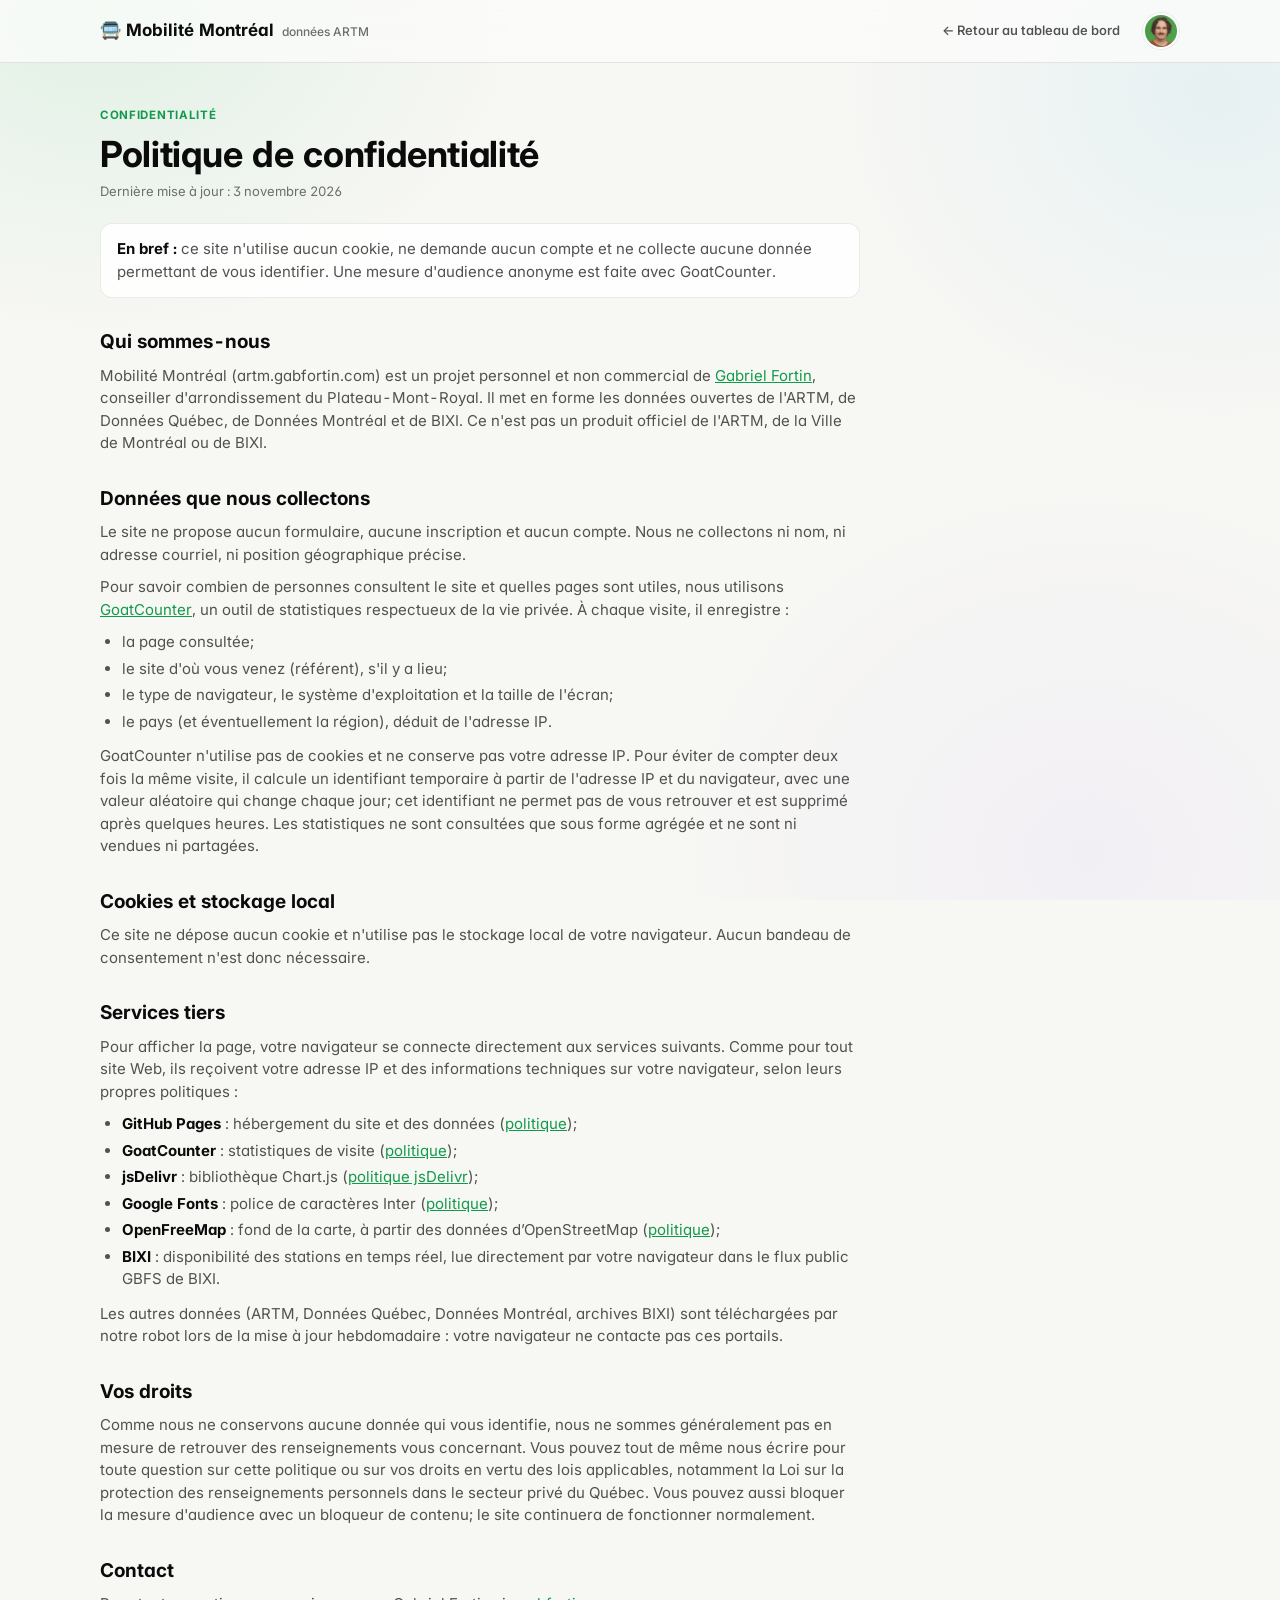
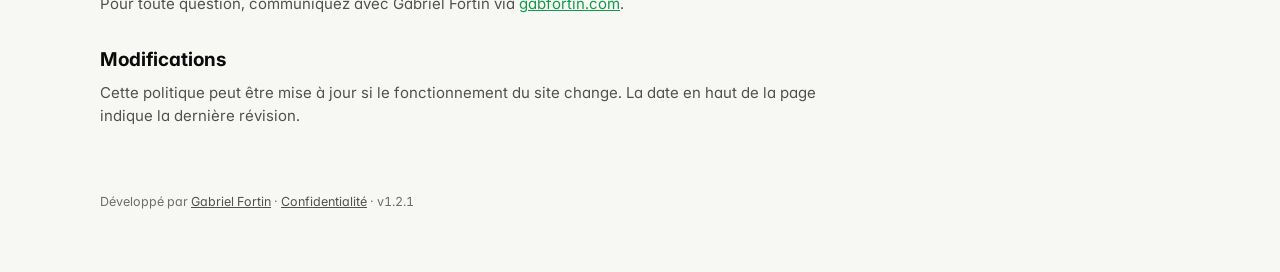
==== confidentialite.html @ 554aa032 "Fichiers communs : hybride.css, compteur.js, polices et carte vérifiés par le hook Inscrits dans .co" ====
<!doctype html>
<html lang="fr">
<head>
<meta charset="utf-8" />
<meta name="viewport" content="width=device-width, initial-scale=1" />
<title>Politique de confidentialité — Mobilité Montréal</title>
<meta name="description" content="Politique de confidentialité de Mobilité Montréal (artm.gabfortin.com) : aucun cookie, aucun compte, mesure d'audience anonyme." />
<link rel="canonical" href="https://artm.gabfortin.com/confidentialite.html" />
<meta name="author" content="Gabriel Fortin" />
<link rel="icon" href="data:image/svg+xml,<svg xmlns=%22http://www.w3.org/2000/svg%22 viewBox=%220 0 100 100%22><text y=%22.9em%22 font-size=%2290%22>🚍</text></svg>" />
<link rel="stylesheet" href="css/style.css?v=1.2.1" />
<link rel="stylesheet" href="css/hybride.css?v=1.2.1" />
<style>
  .privacy { padding: 44px 0 20px; max-width: 760px; }
  .privacy h1 { font-size: clamp(26px, 4vw, 36px); line-height: 1.15; margin: 0 0 6px; letter-spacing: -0.01em; }
  .privacy .updated { color: var(--text-muted); font-size: 13px; margin: 0 0 22px; }
  .privacy h2 { font-size: 19px; margin: 30px 0 8px; }
  .privacy p, .privacy li { font-size: 15px; color: var(--text-secondary); }
  .privacy p { margin: 0 0 10px; }
  .privacy ul { margin: 6px 0 12px; padding-left: 22px; }
  .privacy li + li { margin-top: 4px; }
  .privacy strong { color: var(--text-primary); }
  .privacy .callout { font-size: 15px; margin-bottom: 8px; }
  .privacy .eyebrow { color: var(--accent-strong, var(--series-tc)); font-size: 11.5px; }
</style>
<script>window.goatcounter = {path: function(p) { return location.host + p }}</script>
<script data-goatcounter="https://gabfortin.goatcounter.com/count" async src="//gc.zgo.at/count.js"></script>
</head>
<body>
<a class="skip-link" href="#principal">Aller au contenu principal</a>

<header class="site-header">
  <div class="wrap">
    <a class="brand" href="./">🚍 Mobilité Montréal <small>données ARTM</small></a>
    <nav class="main-nav" aria-label="Navigation principale">
      <a href="./">← Retour au tableau de bord</a>
    </nav>
    <a class="topbar-profile" href="https://gabfortin.com" target="_blank" rel="noopener" title="gabfortin.com">
      <span class="topbar-profile-name">gabfortin.com</span>
      <img src="img/gabriel-fortin.jpg" alt="Gabriel Fortin" width="32" height="32">
    </a>
  </div>
</header>

<main id="principal">
  <div class="wrap">
    <article class="privacy">
      <p class="eyebrow">Confidentialité</p>
      <h1>Politique de confidentialité</h1>
      <p class="updated">Dernière mise à jour : 3 novembre 2026</p>

      <p class="callout"><strong>En bref :</strong> ce site n'utilise aucun cookie, ne demande aucun compte et ne collecte aucune donnée permettant de vous identifier. Une mesure d'audience anonyme est faite avec GoatCounter.</p>

      <h2>Qui sommes-nous</h2>
      <p>Mobilité Montréal (artm.gabfortin.com) est un projet personnel et non commercial de <a href="https://gabfortin.com" target="_blank" rel="noopener">Gabriel Fortin</a>, conseiller d'arrondissement du Plateau-Mont-Royal. Il met en forme les données ouvertes de l'ARTM, de Données Québec, de Données Montréal et de BIXI. Ce n'est pas un produit officiel de l'ARTM, de la Ville de Montréal ou de BIXI.</p>

      <h2>Données que nous collectons</h2>
      <p>Le site ne propose aucun formulaire, aucune inscription et aucun compte. Nous ne collectons ni nom, ni adresse courriel, ni position géographique précise.</p>
      <p>Pour savoir combien de personnes consultent le site et quelles pages sont utiles, nous utilisons <a href="https://www.goatcounter.com" target="_blank" rel="noopener">GoatCounter</a>, un outil de statistiques respectueux de la vie privée. À chaque visite, il enregistre :</p>
      <ul>
        <li>la page consultée;</li>
        <li>le site d'où vous venez (référent), s'il y a lieu;</li>
        <li>le type de navigateur, le système d'exploitation et la taille de l'écran;</li>
        <li>le pays (et éventuellement la région), déduit de l'adresse IP.</li>
      </ul>
      <p>GoatCounter n'utilise pas de cookies et ne conserve pas votre adresse IP. Pour éviter de compter deux fois la même visite, il calcule un identifiant temporaire à partir de l'adresse IP et du navigateur, avec une valeur aléatoire qui change chaque jour; cet identifiant ne permet pas de vous retrouver et est supprimé après quelques heures. Les statistiques ne sont consultées que sous forme agrégée et ne sont ni vendues ni partagées.</p>

      <h2>Cookies et stockage local</h2>
      <p>Ce site ne dépose aucun cookie et n'utilise pas le stockage local de votre navigateur. Aucun bandeau de consentement n'est donc nécessaire.</p>

      <h2>Services tiers</h2>
      <p>Pour afficher la page, votre navigateur se connecte directement aux services suivants. Comme pour tout site Web, ils reçoivent votre adresse IP et des informations techniques sur votre navigateur, selon leurs propres politiques :</p>
      <ul>
        <li><strong>GitHub Pages</strong> : hébergement du site et des données (<a href="https://docs.github.com/fr/site-policy/privacy-policies/github-general-privacy-statement" target="_blank" rel="noopener">politique</a>);</li>
        <li><strong>GoatCounter</strong> : statistiques de visite (<a href="https://www.goatcounter.com/help/privacy" target="_blank" rel="noopener">politique</a>);</li>
        <li><strong>jsDelivr</strong> : bibliothèque Chart.js (<a href="https://www.jsdelivr.com/terms/privacy-policy-jsdelivr-net" target="_blank" rel="noopener">politique jsDelivr</a>);</li>
        <li><strong>Google Fonts</strong> : police de caractères Inter (<a href="https://policies.google.com/privacy?hl=fr" target="_blank" rel="noopener">politique</a>);</li>
        <li><strong>OpenFreeMap</strong> : fond de la carte, à partir des données d’OpenStreetMap (<a href="https://openfreemap.org/privacy/" target="_blank" rel="noopener">politique</a>);</li>
        <li><strong>BIXI</strong> : disponibilité des stations en temps réel, lue directement par votre navigateur dans le flux public GBFS de BIXI.</li>
      </ul>
      <p>Les autres données (ARTM, Données Québec, Données Montréal, archives BIXI) sont téléchargées par notre robot lors de la mise à jour hebdomadaire : votre navigateur ne contacte pas ces portails.</p>

      <h2>Vos droits</h2>
      <p>Comme nous ne conservons aucune donnée qui vous identifie, nous ne sommes généralement pas en mesure de retrouver des renseignements vous concernant. Vous pouvez tout de même nous écrire pour toute question sur cette politique ou sur vos droits en vertu des lois applicables, notamment la Loi sur la protection des renseignements personnels dans le secteur privé du Québec. Vous pouvez aussi bloquer la mesure d'audience avec un bloqueur de contenu; le site continuera de fonctionner normalement.</p>

      <h2>Contact</h2>
      <p>Pour toute question, communiquez avec Gabriel Fortin via <a href="https://gabfortin.com" target="_blank" rel="noopener">gabfortin.com</a>.</p>

      <h2>Modifications</h2>
      <p>Cette politique peut être mise à jour si le fonctionnement du site change. La date en haut de la page indique la dernière révision.</p>
    </article>
  </div>
</main>

<footer class="site-footer">
  <div class="wrap">
    <p>Développé par <a href="https://gabfortin.com" target="_blank" rel="noopener">Gabriel Fortin</a> · <a href="confidentialite.html" aria-current="page">Confidentialité</a> · v<span data-version>1.2.1</span></p>
  </div>
</footer>
</body>
</html>
---- css/style.css ----
/* ===========================================================================
   Portail mobilité ARTM — feuille de style
   Palette catégorielle fixe (TC=bleu, Auto=orange, Actif=sarcelle, Scolaire=jaune)
   =========================================================================== */

:root {
  color-scheme: light;
  --surface-1: #fcfcfb;
  --page-plane: #f9f9f7;
  --surface-2: #f2f1ed;
  --text-primary: #0b0b0b;
  --text-secondary: #52514e;
  --text-muted: #898781;
  --gridline: #e1e0d9;
  --baseline: #c3c2b7;
  --border: rgba(11, 11, 11, 0.10);
  --border-strong: rgba(11, 11, 11, 0.16);

  --series-tc: #2a78d6;      /* transport collectif — bleu (slot 1) */
  --series-auto: #eb6834;    /* auto — orange (slot 2) */
  --series-actif: #1baf7a;   /* actif — sarcelle (slot 3) */
  --series-scolaire: #eda100;/* scolaire — jaune (slot 4) */
  --series-autre: #898781;   /* autre — gris neutre */
  --series-5: #e87ba4;
  --series-6: #008300;
  --series-7: #6250d6;
  --series-8: #e34948;

  /* couleurs d'identité des lignes de métro STM */
  --line-verte: #008e4f;
  --line-orange: #f08123;
  --line-jaune: #e0c200;
  --line-bleue: #0083ca;

  --status-good: #0ca30c;
  --status-warning: #fab219;
  --status-serious: #ec835a;
  --status-critical: #d03b3b;

  --radius-sm: 6px;
  --radius-md: 10px;
  --radius-lg: 16px;
  --shadow-card: 0 1px 2px rgba(11,11,11,0.04), 0 1px 10px rgba(11,11,11,0.05);
}

@media (prefers-color-scheme: dark) {
  :root:not(.print-light):where(:not([data-theme="light"])) {
    color-scheme: dark;
    --surface-1: #1a1a19;
    --page-plane: #0d0d0d;
    --surface-2: #232321;
    --text-primary: #f0efec;
    --text-secondary: #c3c2b7;
    --text-muted: #898781;
    --gridline: #2c2c2a;
    --baseline: #383835;
    --border: rgba(255,255,255,0.10);
    --border-strong: rgba(255,255,255,0.16);

    --series-tc: #3987e5;
    --series-auto: #d95926;
    --series-actif: #199e70;
    --series-scolaire: #c98500;
    --series-autre: #a9a8a1;
    --series-5: #d55181;
    --series-6: #008300;
    --series-7: #9085e9;
    --series-8: #e66767;
  }
}
/* Thème sombre forcé (futur bouton de thème : <html data-theme="dark">), mêmes règles que ci-dessus. */
  :root:not(.print-light):where([data-theme="dark"]) {
    color-scheme: dark;
    --surface-1: #1a1a19;
    --page-plane: #0d0d0d;
    --surface-2: #232321;
    --text-primary: #f0efec;
    --text-secondary: #c3c2b7;
    --text-muted: #898781;
    --gridline: #2c2c2a;
    --baseline: #383835;
    --border: rgba(255,255,255,0.10);
    --border-strong: rgba(255,255,255,0.16);

    --series-tc: #3987e5;
    --series-auto: #d95926;
    --series-actif: #199e70;
    --series-scolaire: #c98500;
    --series-autre: #a9a8a1;
    --series-5: #d55181;
    --series-6: #008300;
    --series-7: #9085e9;
    --series-8: #e66767;
  }


* { box-sizing: border-box; }
html { scroll-behavior: smooth; }
body {
  margin: 0;
  font-family: system-ui, -apple-system, "Segoe UI", sans-serif;
  background: var(--page-plane);
  color: var(--text-primary);
  line-height: 1.5;
  -webkit-font-smoothing: antialiased;
}

a { color: var(--series-tc); }
a:hover { text-decoration: none; }

.wrap {
  max-width: 1120px;
  margin: 0 auto;
  padding: 0 20px;
}

/* ---------- Header / nav ---------- */
header.site-header {
  position: sticky;
  top: 0;
  z-index: 50;
  background: color-mix(in srgb, var(--surface-1) 92%, transparent);
  backdrop-filter: blur(8px);
  border-bottom: 1px solid var(--border);
}
.site-header .wrap {
  display: flex;
  align-items: center;
  justify-content: space-between;
  gap: 16px;
  padding-top: 12px;
  padding-bottom: 12px;
}
.brand {
  display: flex;
  align-items: baseline;
  gap: 8px;
  font-weight: 700;
  font-size: 17px;
  text-decoration: none;
  color: var(--text-primary);
  white-space: nowrap;
}
.brand small {
  font-weight: 500;
  font-size: 12px;
  color: var(--text-muted);
}
nav.main-nav {
  display: flex;
  gap: 4px;
  flex-wrap: wrap;
  justify-content: flex-end;
}
nav.main-nav a {
  color: var(--text-secondary);
  text-decoration: none;
  font-size: 13.5px;
  font-weight: 600;
  padding: 7px 10px;
  border-radius: var(--radius-sm);
  white-space: nowrap;
}
nav.main-nav a:hover { background: var(--surface-2); color: var(--text-primary); }

/* ---------- Hero ---------- */
.hero {
  padding: 56px 0 40px;
  border-bottom: 1px solid var(--border);
}
.hero h1 {
  font-size: clamp(28px, 4vw, 42px);
  line-height: 1.12;
  margin: 0 0 14px;
  max-width: 820px;
  letter-spacing: -0.01em;
}
.hero .lede {
  font-size: 17px;
  color: var(--text-secondary);
  max-width: 700px;
  margin: 0 0 28px;
}
.hero .lede strong { color: var(--text-primary); }
.hero .byline {
  font-size: 14px;
  color: var(--text-muted);
  margin: -14px 0 24px;
}
.hero .byline a { color: var(--text-secondary); font-weight: 600; }

.kpi-grid {
  display: grid;
  grid-template-columns: repeat(auto-fit, minmax(190px, 1fr));
  gap: 12px;
  margin-top: 8px;
}
.kpi-card {
  background: var(--surface-1);
  border: 1px solid var(--border);
  border-radius: var(--radius-md);
  padding: 16px 18px;
  box-shadow: var(--shadow-card);
}
.kpi-card .kpi-value, .card > .kpi-value {
  font-size: 26px;
  font-weight: 700;
  font-variant-numeric: tabular-nums;
  letter-spacing: -0.01em;
  display: flex;
  align-items: baseline;
  gap: 6px;
}
.kpi-card .kpi-delta { font-size: 13px; font-weight: 600; }
.kpi-card .kpi-delta.up { color: var(--status-good); }
.kpi-card .kpi-delta.down { color: var(--status-critical); }
.kpi-card .kpi-label, .card > .kpi-label {
  margin-top: 4px;
  font-size: 12.5px;
  color: var(--text-muted);
  line-height: 1.3;
}

/* ---------- Sections ---------- */
section.panel {
  padding: 52px 0;
  border-bottom: 1px solid var(--border);
}
section.panel:last-of-type { border-bottom: none; }
.section-head {
  display: flex;
  justify-content: space-between;
  align-items: flex-end;
  gap: 24px;
  flex-wrap: wrap;
  margin-bottom: 22px;
}
.section-head h2 {
  font-size: 23px;
  margin: 0 0 6px;
  letter-spacing: -0.005em;
}
.section-head .section-intro {
  color: var(--text-secondary);
  max-width: 680px;
  font-size: 15px;
  margin: 0;
}
.eyebrow {
  text-transform: uppercase;
  letter-spacing: 0.06em;
  font-size: 11.5px;
  font-weight: 700;
  color: var(--series-tc);
  margin: 0 0 6px;
}

.source-tag {
  font-size: 12px;
  color: var(--text-muted);
}
.source-tag a { color: var(--text-muted); text-decoration: underline; }

/* ---------- Cards / chart containers ---------- */
.card {
  background: var(--surface-1);
  border: 1px solid var(--border);
  border-radius: var(--radius-lg);
  padding: 20px 22px 16px;
  box-shadow: var(--shadow-card);
}
.card + .card { margin-top: 18px; }
.card h3 {
  font-size: 15.5px;
  margin: 0 0 2px;
}
.card .chart-caption {
  font-size: 12.5px;
  color: var(--text-muted);
  margin: 0 0 14px;
}
.chart-box { position: relative; width: 100%; }
.chart-box.h-280 { height: 280px; }
.chart-box.h-320 { height: 320px; }
.chart-box.h-360 { height: 360px; }
.chart-box.h-boroughs { height: 560px; }

.grid-2 > *, .grid-3 > * { min-width: 0; }
.grid-2 > .card + .card, .grid-3 > .card + .card { margin-top: 0; }

.grid-2 {
  display: grid;
  grid-template-columns: 1.3fr 1fr;
  gap: 18px;
}
@media (max-width: 860px) {
  .grid-2 { grid-template-columns: 1fr; }
}
.grid-3 {
  display: grid;
  grid-template-columns: repeat(3, 1fr);
  gap: 14px;
}
@media (max-width: 760px) {
  .grid-3 { grid-template-columns: 1fr; }
}

.legend-row {
  display: flex;
  flex-wrap: wrap;
  gap: 14px;
  margin: 10px 0 0;
  font-size: 12.5px;
  color: var(--text-secondary);
}
.legend-row .dot {
  display: inline-block;
  width: 9px; height: 9px;
  border-radius: 2px;
  margin-right: 5px;
  vertical-align: middle;
}

.table-toggle {
  background: none;
  border: 1px solid var(--border-strong);
  color: var(--text-secondary);
  font-size: 12px;
  border-radius: var(--radius-sm);
  padding: 5px 9px;
  cursor: pointer;
  font-family: inherit;
}

.central-toggle {
  display: inline-flex;
  align-items: center;
  gap: 7px;
  font-size: 12.5px;
  color: var(--text-secondary);
  cursor: pointer;
  margin-bottom: 12px;
  user-select: none;
}
.central-toggle input { accent-color: var(--series-actif); cursor: pointer; }
.data-table-wrap { display: none; margin-top: 14px; overflow-x: auto; }
.data-table-wrap.open { display: block; }
table.data-table {
  width: 100%;
  border-collapse: collapse;
  font-size: 12.5px;
  font-variant-numeric: tabular-nums;
}
table.data-table th, table.data-table td {
  text-align: right;
  padding: 6px 10px;
  border-bottom: 1px solid var(--gridline);
  white-space: nowrap;
}
table.data-table th:first-child, table.data-table td:first-child { text-align: left; }
table.data-table thead th {
  color: var(--text-muted);
  font-weight: 600;
  font-size: 11.5px;
  text-transform: uppercase;
  letter-spacing: 0.03em;
}

/* ---------- Stat strip ---------- */
.stat-strip {
  display: grid;
  grid-template-columns: repeat(auto-fit, minmax(150px, 1fr));
  gap: 14px;
}
.stat-strip .stat {
  border-left: 3px solid var(--series-tc);
  padding: 2px 0 2px 12px;
}
.stat .stat-value { font-size: 22px; font-weight: 700; font-variant-numeric: tabular-nums; }
.stat .stat-label { font-size: 12px; color: var(--text-muted); margin-top: 2px; }

/* ---------- Progress bar (REV) ---------- */
.progress-track {
  background: var(--surface-2);
  border-radius: 999px;
  height: 14px;
  overflow: hidden;
  border: 1px solid var(--border);
}
.progress-fill {
  height: 100%;
  background: var(--series-actif);
  border-radius: 999px 0 0 999px;
}

/* ---------- Map ---------- */
.map-box {
  height: 440px;
  border-radius: var(--radius-md);
  overflow: hidden;
  border: 1px solid var(--border);
}
.map-legend {
  display: flex;
  flex-wrap: wrap;
  gap: 10px 16px;
  font-size: 12px;
  color: var(--text-secondary);
  margin-top: 10px;
}

/* ---------- Callout ---------- */
.callout {
  border: 1px solid var(--border);
  background: var(--surface-2);
  border-radius: var(--radius-md);
  padding: 14px 16px;
  font-size: 13.5px;
  color: var(--text-secondary);
}
.callout strong { color: var(--text-primary); }
.callout.gap {
  border-left: 3px solid var(--status-warning);
}

/* ---------- Methodology ---------- */
.source-list {
  font-size: 13.5px;
  color: var(--text-secondary);
}
.source-list .src-item {
  padding: 10px 0;
  border-bottom: 1px solid var(--gridline);
  display: flex;
  justify-content: space-between;
  gap: 14px;
  flex-wrap: wrap;
}
.source-list .src-item:last-child { border-bottom: none; }
.src-item .src-name { font-weight: 600; color: var(--text-primary); }
.src-item .src-meta { color: var(--text-muted); font-size: 12px; }

/* ---------- Footer ---------- */
footer.site-footer {
  padding: 36px 0 60px;
  color: var(--text-muted);
  font-size: 12.5px;
}
footer.site-footer a { color: var(--text-muted); }

/* ---------- Misc ---------- */
.pill {
  display: inline-block;
  font-size: 11px;
  font-weight: 700;
  padding: 2px 8px;
  border-radius: 999px;
  background: var(--surface-2);
  color: var(--text-secondary);
}
.pill.live {
  background: color-mix(in srgb, var(--status-good) 16%, transparent);
  color: var(--status-good);
}
.pill.live .dotpulse {
  display: inline-block;
  width: 6px; height: 6px;
  border-radius: 50%;
  background: var(--status-good);
  margin-right: 5px;
}

.skip-link {
  position: absolute;
  left: -9999px;
  top: 0;
  background: var(--surface-1);
  color: var(--text-primary);
  padding: 10px 14px;
  z-index: 100;
}
.skip-link:focus { left: 10px; top: 10px; }

code.inline {
  font-family: ui-monospace, SFMono-Regular, Menlo, monospace;
  background: var(--surface-2);
  padding: 1px 5px;
  border-radius: 4px;
  font-size: 0.92em;
  overflow-wrap: anywhere;
}

/* ---------- Mobile ---------- */
@media (max-width: 760px) {
  /* La nav passe sous la marque, sur une seule ligne défilable. */
  .site-header .wrap {
    flex-wrap: wrap;
    row-gap: 6px;
    padding-top: 10px;
    padding-bottom: 6px;
  }
  .brand { font-size: 16px; }
  nav.main-nav {
    order: 3;
    flex-wrap: nowrap;
    justify-content: flex-start;
    overflow-x: auto;
    scrollbar-width: none;
    margin: 0 -16px;
    padding: 0 12px;
    width: calc(100% + 32px);
    -webkit-mask-image: linear-gradient(to right, #000 85%, transparent);
            mask-image: linear-gradient(to right, #000 85%, transparent);
  }
  nav.main-nav::-webkit-scrollbar { display: none; }
  nav.main-nav a { padding: 6px 9px; font-size: 13px; }
  html { scroll-padding-top: 96px; }
}

@media (max-width: 600px) {
  .wrap { padding: 0 16px; }
  .brand small { display: none; }

  .hero { padding: 32px 0 28px; }
  .hero .lede { font-size: 15.5px; margin-bottom: 20px; }
  .kpi-card { padding: 14px 16px; }
  .kpi-card .kpi-value { font-size: 23px; flex-wrap: wrap; }

  section.panel { padding: 36px 0; }
  .section-head { gap: 10px; margin-bottom: 16px; }
  .section-head h2 { font-size: 20px; }
  .section-head .section-intro { font-size: 14.5px; }

  .card { padding: 16px 14px 14px; border-radius: var(--radius-md); }
  .card h3 { font-size: 15px; }
  .stat .stat-value { font-size: 20px; }

  .chart-box.h-320, .chart-box.h-360 { height: 300px; }
  .chart-box.h-boroughs { height: 720px; }
  .chart-box.h-tall-mobile { height: 520px; }
  .map-box { height: 360px; }

  .central-toggle { align-items: flex-start; }
  .central-toggle input { margin-top: 3px; }
  .callout { padding: 12px 13px; font-size: 13px; }
}
---- css/hybride.css ----
/* ═══════════════════════════════════════════════════════════════════════════
   Style « dashboard détaillé » (hybride) — référence pour les portails de
   données denses (voir ~/Developer/DESIGN-PAGES.md, style D).

   Entre l'ancien style sobre d'artm-data et le style verre de
   compteurvelo.com :
   - garde : fond neutre chaud, barre du haut pleine largeur, cartes presque
     opaques, chiffres en noir, rayons modérés, aucune animation ;
   - prend du verre : police Inter, accent vert, pastilles de titre, trait
     vert sous le titre, barre verte sur les KPI, léger verre dépoli, fond
     coloré très discret et immobile, boutons pilules.

   Chargé APRÈS style.css (qui porte la mise en page et les couleurs de
   séries). --surface-1 reste OPAQUE : fond des infobulles des graphiques.
   Mode sombre : suit l'appareil uniquement (pas de bouton de thème).
   ═══════════════════════════════════════════════════════════════════════════ */
/* ── Style D « dashboard détaillé » : bloc commun (outils/communs/hybride.css) ──
   Identique dans artm-data, dechets-montreal, outils-cabinet et panneau-admin,
   vérifié par le hook (outils/verifier_communs.py). Ne pas le modifier ici :
   changer le modèle, puis le recopier dans chaque site. Les règles propres à
   un site vont juste APRÈS ce bloc (elles l'emportent à spécificité égale). */
@import url("https://fonts.googleapis.com/css2?family=Inter:wght@400;500;600;700;800&display=swap");

:root {
  --accent:        #1DB860;
  --accent-strong: #129a4c;
  --accent-soft:   rgba(29,184,96,.12);

  --card-bg:     rgba(255,255,255,.84);
  --card-border: rgba(11,11,11,.08);
  --card-blur:   saturate(160%) blur(10px);
  --card-inner:  inset 0 1px 0 rgba(255,255,255,.9);
  --header-bg:   rgba(252,252,251,.8);
  --control-bg:  rgba(255,255,255,.7);

  --page:   #f7f7f4;
  --mesh-1: rgba(29,184,96,.10);
  --mesh-2: rgba(41,171,226,.08);
  --mesh-3: rgba(139,92,246,.05);

  --surface-1: #fcfcfb;                /* opaque : infobulles */
  --surface-2: rgba(242,241,237,.8);
  --page-plane: transparent;
  --text-muted: #6f6e69;               /* un peu plus foncé que l'ancien, pour le contraste */
  --radius-lg: 16px;
  --radius-md: 12px;
  --shadow-card: 0 1px 2px rgba(11,11,11,.04), 0 6px 20px -8px rgba(11,11,11,.10), var(--card-inner);
}

@media (prefers-color-scheme: dark) {
  :root:not(.print-light):where(:not([data-theme="light"])) {
    --accent-strong: #3ddc84;
    --accent-soft:   rgba(29,184,96,.18);
    --card-bg:     rgba(28,29,27,.82);
    --card-border: rgba(255,255,255,.08);
    --card-inner:  inset 0 1px 0 rgba(255,255,255,.04);
    --header-bg:   rgba(22,22,21,.82);
    --control-bg:  rgba(255,255,255,.06);
    --page:   #0e0f0e;
    --mesh-1: rgba(29,184,96,.07);
    --mesh-2: rgba(41,171,226,.05);
    --mesh-3: rgba(139,92,246,.04);
    --surface-1: #1c1d1b;
    --surface-2: rgba(255,255,255,.05);
    --page-plane: transparent;
    --text-muted: #9a9991;
    --shadow-card: 0 1px 2px rgba(0,0,0,.3), 0 8px 24px -10px rgba(0,0,0,.5), var(--card-inner);
  }
}
/* Thème sombre forcé (futur bouton de thème : <html data-theme="dark">), mêmes règles que ci-dessus. */
  :root:not(.print-light):where([data-theme="dark"]) {
    --accent-strong: #3ddc84;
    --accent-soft:   rgba(29,184,96,.18);
    --card-bg:     rgba(28,29,27,.82);
    --card-border: rgba(255,255,255,.08);
    --card-inner:  inset 0 1px 0 rgba(255,255,255,.04);
    --header-bg:   rgba(22,22,21,.82);
    --control-bg:  rgba(255,255,255,.06);
    --page:   #0e0f0e;
    --mesh-1: rgba(29,184,96,.07);
    --mesh-2: rgba(41,171,226,.05);
    --mesh-3: rgba(139,92,246,.04);
    --surface-1: #1c1d1b;
    --surface-2: rgba(255,255,255,.05);
    --page-plane: transparent;
    --text-muted: #9a9991;
    --shadow-card: 0 1px 2px rgba(0,0,0,.3), 0 8px 24px -10px rgba(0,0,0,.5), var(--card-inner);
  }


/* ── Base : fond neutre + taches de couleur très discrètes, immobiles ───── */
html { background: var(--page); }
body {
  font-family: "Inter", -apple-system, BlinkMacSystemFont, "Segoe UI", Roboto, sans-serif;
  /* 'tnum' retiré du texte courant : dans Inter, il donne aussi une largeur
     fixe au trait d'union (« Plateau - Mont - Royal »). Chiffres tabulaires
     là où ils comptent (KPI, tableaux, graphiques) : font-variant-numeric. */
  font-feature-settings: 'cv11', 'ss01';
  background:
    radial-gradient(50vmax 40vmax at 8% 0%,   var(--mesh-1), transparent 65%),
    radial-gradient(45vmax 40vmax at 95% 10%, var(--mesh-2), transparent 65%),
    radial-gradient(50vmax 45vmax at 85% 95%, var(--mesh-3), transparent 65%),
    var(--page);
  background-attachment: fixed;
}
::selection { background: rgba(29,184,96,.22); }
a { color: var(--accent-strong); }
:focus-visible { outline: 2px solid var(--accent); outline-offset: 2px; }

/* ── Barre du haut : pleine largeur comme avant, en verre léger ──────────── */
header.site-header {
  background: var(--header-bg);
  -webkit-backdrop-filter: saturate(160%) blur(14px); backdrop-filter: saturate(160%) blur(14px);
}
nav.main-nav a { border-radius: 999px; font-weight: 550; font-size: 13px; padding: 7px 8px; }
nav.main-nav { gap: 0; }
.site-header .wrap { gap: 14px; }
@media (max-width: 760px) {
  nav.main-nav a { padding: 6px 9px; }
}
nav.main-nav a:hover { background: var(--accent-soft); color: var(--text-primary); }
/* Lien vers gabfortin.com en haut à droite (photo + nom), comme compteurvelo */
.topbar-profile {
  display: flex; align-items: center; gap: 8px; flex-shrink: 0;
  padding: 3px 3px 3px 12px; border-radius: 999px;
  text-decoration: none; color: var(--text-secondary);
  font-size: 13px; font-weight: 550;
  border: 1px solid var(--card-border); background: var(--control-bg);
  transition: color .2s, border-color .2s;
}
.topbar-profile:hover { color: var(--text-primary); border-color: var(--accent); }
/* Le menu (9 liens) doit tenir sur une ligne : la photo seule sert de lien,
   le texte « gabfortin.com » reste lu par les lecteurs d'écran ; sous 1200 px,
   le sous-titre de la marque disparaît aussi. */
.topbar-profile { padding: 2px; }
.topbar-profile-name { position: absolute; width: 1px; height: 1px; overflow: hidden; clip: rect(0 0 0 0); white-space: nowrap; }
@media (max-width: 1200px) { .brand small { display: none; } }
.topbar-profile img {
  width: 32px; height: 32px; border-radius: 50%; object-fit: cover; display: block;
  box-shadow: 0 0 0 2px var(--surface-1);
}

/* ── Titres : sobres, avec la touche verte ───────────────────────────────── */
.hero h1 { font-weight: 800; letter-spacing: -.03em; }
.hero h1::after {
  content: ""; display: block; width: 56px; height: 4px; margin-top: 16px;
  border-radius: 4px; background: var(--accent);
}
.hero .byline a { color: var(--accent-strong); }
.eyebrow { color: var(--accent-strong); }
.section-head h2 { display: flex; align-items: center; gap: 10px; letter-spacing: -.015em; }
.section-head h2::before {
  content: ""; flex-shrink: 0;
  width: 8px; height: 8px; border-radius: 50%;
  background: var(--accent); box-shadow: 0 0 0 4px var(--accent-soft);
}

/* ── Cartes : presque opaques, verre léger ───────────────────────────────── */
.card, .kpi-card {
  background: var(--card-bg);
  -webkit-backdrop-filter: var(--card-blur); backdrop-filter: var(--card-blur);
  border: 1px solid var(--card-border);
  box-shadow: var(--shadow-card);
}
.kpi-card { position: relative; overflow: hidden; }
.kpi-card::before {
  content: ""; position: absolute; left: 18px; right: 18px; top: 0; height: 3px;
  border-radius: 0 0 3px 3px; background: var(--accent);
}
.kpi-card .kpi-value { flex-wrap: wrap; row-gap: 2px; }
.callout { background: var(--card-bg); border-color: var(--card-border); }
.stat-strip .stat { border-left-color: var(--accent); }

/* ── Contrôles : pilules ─────────────────────────────────────────────────── */
.table-toggle {
  border-radius: 999px; padding: 6px 12px;
  background: var(--control-bg); border-color: var(--card-border);
  font-weight: 500;
}
.table-toggle:hover { border-color: var(--accent); color: var(--accent-strong); }

/* ── Pied de page ────────────────────────────────────────────────────────── */
footer.site-footer a { color: var(--text-secondary); }
footer.site-footer a:hover { color: var(--accent-strong); }

/* ── Utilitaire : texte lu par les lecteurs d'écran seulement ────────────── */
.sr-only {
  position: absolute; width: 1px; height: 1px; padding: 0; margin: -1px;
  overflow: hidden; clip: rect(0 0 0 0); white-space: nowrap; border: 0;
}

/* ── Haut de page : fraîcheur des données ────────────────────── */
.hero .lede { margin-bottom: 14px; }
.freshness {
  display: flex; align-items: center; gap: 8px;
  margin: 0 0 22px; font-size: 13px; color: var(--text-muted);
}
.freshness::before {
  content: ""; flex-shrink: 0; width: 8px; height: 8px; border-radius: 50%;
  background: var(--status-good); box-shadow: 0 0 0 3px color-mix(in srgb, var(--status-good) 20%, transparent);
}
.hero .byline { margin-top: 0; }

/* ── KPI : libellé court + note détaillée plus pâle ──────────────────────── */
.kpi-card .kpi-note { margin-top: 4px; font-size: 12px; line-height: 1.35; color: var(--text-muted); opacity: .85; }

/* ── Menu qui suit la lecture ────────────────────────────────────────────── */
nav.main-nav a[aria-current="location"] { background: var(--accent-soft); color: var(--accent-strong); }

/* ── Source sous le titre de section (et non poussée à droite) ───────────── */
.section-head { flex-direction: column; align-items: flex-start; gap: 6px; }
.section-head .source-tag { order: 2; }

/* ── Lien direct vers une section ────────────────────────────────────────── */
.anchor-link {
  margin-inline-start: 4px;
  border: 1px solid var(--card-border); background: var(--control-bg);
  border-radius: 999px; padding: 2px 9px;
  font-family: inherit; font-size: 13px; font-weight: 600; line-height: 1.4; color: var(--text-muted);
  cursor: pointer; opacity: 0; transition: opacity .15s, color .15s, border-color .15s;
}
.section-head h2:hover .anchor-link, .anchor-link:focus-visible, .anchor-link.copied { opacity: 1; }
.anchor-link:hover { color: var(--accent-strong); border-color: var(--accent); }
.anchor-link.copied { color: var(--accent-strong); border-color: var(--accent); }
@media (hover: none) { .anchor-link { opacity: 1; } }   /* tactile : toujours visible */

/* ── Impression (séance du conseil, rapport) ─────────────────────────────── */
@media print {
  :root { --page: #fff; --card-bg: #fff; }
  html, body { background: #fff !important; color: #000; }
  header.site-header, .skip-link, .topbar-profile, .table-toggle,
  .anchor-link, footer.site-footer a[href$="confidentialite.html"] { display: none !important; }
  .card, .kpi-card, .callout {
    background: #fff !important; box-shadow: none !important;
    -webkit-backdrop-filter: none; backdrop-filter: none;
    border: 1px solid #ccc; break-inside: avoid;
  }
  section.panel { padding: 18px 0; break-before: auto; }
  .section-head { break-after: avoid; }
  .hero h1::after { background: #000; }
  .data-table-wrap { display: block !important; }        /* les tableaux de données s'impriment */
  a { color: #000; text-decoration: underline; }
  .source-tag a::after, .src-name a::after { content: " (" attr(href) ")"; font-size: 10px; word-break: break-all; }
  @page { margin: 14mm; }
}
/* ── Fin du bloc commun du style D ── */

/* ── Propre à artm-data (après le bloc commun) ───────────────────────────── */
body { font-feature-settings: 'cv11', 'ss01', 'tnum'; }
.central-toggle input { accent-color: var(--accent); }

/* ── Carte : tuiles assombries et contrôles sombres en mode sombre ───────── */
@media (prefers-color-scheme: dark) {
  :root:not(.print-light):where(:not([data-theme="light"])) .leaflet-bar a, :root:not(.print-light):where(:not([data-theme="light"])) .leaflet-control-layers { background: #1c1d1b !important; color: #f0efec !important; border-color: rgba(255,255,255,.1) !important; }
  :root:not(.print-light):where(:not([data-theme="light"])) .leaflet-control-attribution { background: rgba(28,29,27,.85) !important; color: #9a9991 !important; }
}
/* Thème sombre forcé (futur bouton de thème : <html data-theme="dark">), mêmes règles que ci-dessus. */
  :root:not(.print-light):where([data-theme="dark"]) .leaflet-bar a, :root:not(.print-light):where([data-theme="dark"]) .leaflet-control-layers { background: #1c1d1b !important; color: #f0efec !important; border-color: rgba(255,255,255,.1) !important; }
  :root:not(.print-light):where([data-theme="dark"]) .leaflet-control-attribution { background: rgba(28,29,27,.85) !important; color: #9a9991 !important; }

.leaflet-control-layers { border-radius: 10px !important; }
.leaflet-control-layers input { accent-color: var(--accent); }

@media print { .central-toggle, .leaflet-control-container { display: none !important; } }

/* ── Titre dans la barre : apparaît quand le grand titre sort de l'écran ─────
   js/titre-barre.js pose .titre-en-vue sur la barre tant que le grand titre
   est visible, puis .titre-anime après le chargement (barre et titre : voir
   le script). Seul le texte disparaît :
   l'icône reste en haut à gauche. Sans JS, le titre reste
   simplement affiché dans la barre. Entrée : dévoilement de gauche à droite,
   flou → net, léger mouvement vers le haut ; puis le trait vert se dessine
   dessous, en écho à celui du grand titre. */
.brand-texte {
  display: inline-block;
  position: relative;
  padding-bottom: 5px;
  clip-path: inset(0 0 0 0);
}
.brand-texte::after {
  content: ""; position: absolute; left: 0; bottom: 0;
  width: 22px; height: 3px; border-radius: 3px;
  background: var(--accent);
  transform-origin: left;
}
.titre-anime .brand-texte {
  transition:
    clip-path .6s cubic-bezier(.2, .8, .2, 1),
    transform .6s cubic-bezier(.2, .8, .2, 1),
    filter .45s ease,
    opacity .35s ease,
    visibility 0s 0s;
}
.titre-anime .brand-texte::after { transition: transform .45s cubic-bezier(.2, .8, .2, 1) .3s; }
.titre-en-vue .brand-texte {
  clip-path: inset(0 100% 0 0);
  transform: translateY(8px);
  filter: blur(6px);
  opacity: 0;
  visibility: hidden;
}
/* En sortie : tout repart en même temps, et visibility attend la fin. */
.titre-anime.titre-en-vue .brand-texte {
  transition:
    clip-path .35s ease-in,
    transform .35s ease-in,
    filter .3s ease-in,
    opacity .3s ease-in,
    visibility 0s .35s;
}
.titre-en-vue .brand-texte::after { transform: scaleX(0); transition-delay: 0s; }

@media (prefers-reduced-motion: reduce) {
  .titre-anime .brand-texte,
  .titre-anime.titre-en-vue .brand-texte { transition: opacity .2s, visibility 0s; }
  .titre-en-vue .brand-texte { clip-path: none; transform: none; filter: none; }
  .brand-texte::after { transition: none !important; }
}
@media print {
  .titre-en-vue .brand-texte { opacity: 1; visibility: visible; clip-path: none; transform: none; filter: none; }
}

/* Couleurs du bouton « i » et de la modale « À propos » (bloc commun ci-dessous) */
:root {
  --gf-info-1: #1DB860; --gf-info-2: #129a4c; --gf-info-glow: rgba(18,154,76,.6);
  --gf-info-fond: var(--surface-1); --gf-info-bordure: var(--card-border);
  --gf-info-rayon: var(--radius-lg); --gf-info-fermer: var(--surface-2);
  --gf-info-titre: var(--text-primary); --gf-info-texte: var(--text-secondary); --gf-info-lien: var(--accent-strong);
}
/* Le « i » se colle à la photo, à droite de la barre. Sur ordinateur, le menu
   garde sa place entre la marque et le groupe de droite. */
.site-header .gf-info-btn { margin-left: auto; margin-right: -6px; }
@media (min-width: 761px) { .site-header nav.main-nav { margin-left: auto; } }

/* ── Bouton « i » + modale « À propos » ──────────────────────────────────────
   Patron des cartes (MAP-DESIGN-SYSTEM.md), sans l'anneau qui pulse : la
   pulsation est réservée aux cartes (DESIGN-PAGES.md). Bloc identique dans
   tous les sites hors cartes ; seules les couleurs --gf-info-* (définies
   juste au-dessus) changent d'un site à l'autre. Script : apropos.js. */
.gf-info-btn {
  position: relative;
  display: flex; align-items: center; justify-content: center;
  width: 32px; height: 32px; border-radius: 50%; flex-shrink: 0;
  border: none; padding: 0;
  background: linear-gradient(140deg, var(--gf-info-1), var(--gf-info-2));
  color: #fff; cursor: pointer;
  box-shadow: 0 4px 14px -4px var(--gf-info-glow), inset 0 1px 0 rgba(255,255,255,.45);
  transition: transform .2s cubic-bezier(.22,.68,0,1), box-shadow .2s cubic-bezier(.22,.68,0,1);
}
.gf-info-btn svg { width: 16px; height: 16px; }
.gf-info-btn:hover {
  box-shadow: 0 8px 22px -4px var(--gf-info-glow), inset 0 1px 0 rgba(255,255,255,.5);
  transform: translateY(-1px) scale(1.1);
}
.gf-info-btn:active { transform: scale(.94); }
.gf-info-btn:focus-visible { outline: 2px solid var(--gf-info-2); outline-offset: 3px; }
.gf-info-overlay {
  position: fixed; inset: 0; z-index: 2000;
  background: rgba(10,16,13,.45);
  -webkit-backdrop-filter: blur(8px) saturate(140%); backdrop-filter: blur(8px) saturate(140%);
  display: flex; align-items: center; justify-content: center; padding: 24px;
  opacity: 0; visibility: hidden; pointer-events: none;
  transition: opacity .25s ease, visibility 0s .25s;
}
.gf-info-overlay.open { opacity: 1; visibility: visible; pointer-events: auto; transition: opacity .25s ease, visibility 0s; }
.gf-info-panel {
  position: relative; width: min(480px, 100%); max-height: min(84vh, 680px); overflow-y: auto;
  background: var(--gf-info-fond);
  border: 1px solid var(--gf-info-bordure); border-radius: var(--gf-info-rayon);
  box-shadow: 0 24px 60px -16px rgba(0,0,0,.35);
  padding: 30px 26px 26px; text-align: left;
  transform: scale(.94) translateY(8px); opacity: 0;
  transition: transform .28s cubic-bezier(.22,.68,0,1), opacity .28s cubic-bezier(.22,.68,0,1);
}
.gf-info-overlay.open .gf-info-panel { transform: none; opacity: 1; }
.gf-info-panel h2 {
  display: block; margin: 0 0 12px; padding-right: 36px;
  font-size: 1.25rem; font-weight: 800; letter-spacing: -.01em; line-height: 1.25; color: var(--gf-info-titre);
}
.gf-info-panel h2::before, .gf-info-panel h2::after { content: none; display: none; }
.gf-info-panel p, .gf-info-panel li { font-size: .88rem; line-height: 1.6; color: var(--gf-info-texte); }
.gf-info-panel p { margin: 0 0 14px; }
.gf-info-panel p:last-child { margin-bottom: 0; }
.gf-info-panel ul { margin: 0 0 14px; padding-left: 20px; }
.gf-info-panel li + li { margin-top: 4px; }
.gf-info-panel a { color: var(--gf-info-lien); font-weight: 600; text-decoration: none; }
.gf-info-panel a:hover { text-decoration: underline; }
.gf-info-panel strong { color: var(--gf-info-titre); }
.gf-info-close {
  position: absolute; top: 16px; right: 16px;
  width: 32px; height: 32px; border-radius: 50%;
  border: 1px solid var(--gf-info-bordure); background: var(--gf-info-fermer);
  color: var(--gf-info-titre); cursor: pointer; font: inherit; font-size: 14px; line-height: 1;
  display: flex; align-items: center; justify-content: center;
  transition: transform .18s ease;
}
.gf-info-close:hover { transform: scale(1.08); }
@media (max-width: 760px) {
  .gf-info-btn { width: 28px; height: 28px; }
  .gf-info-btn svg { width: 14px; height: 14px; }
}
@media (prefers-reduced-motion: reduce) {
  .gf-info-btn, .gf-info-panel { transition: none; }
  .gf-info-btn:hover { transform: none; }
  .gf-info-panel { transform: none; }
}
@media print { .gf-info-btn, .gf-info-overlay { display: none !important; } }

/* Bas de page en trois lignes : données, indépendance, signature et version (DESIGN-PAGES.md) */
footer.site-footer p { margin: 0; }
footer.site-footer p + p { margin-top: 6px; }
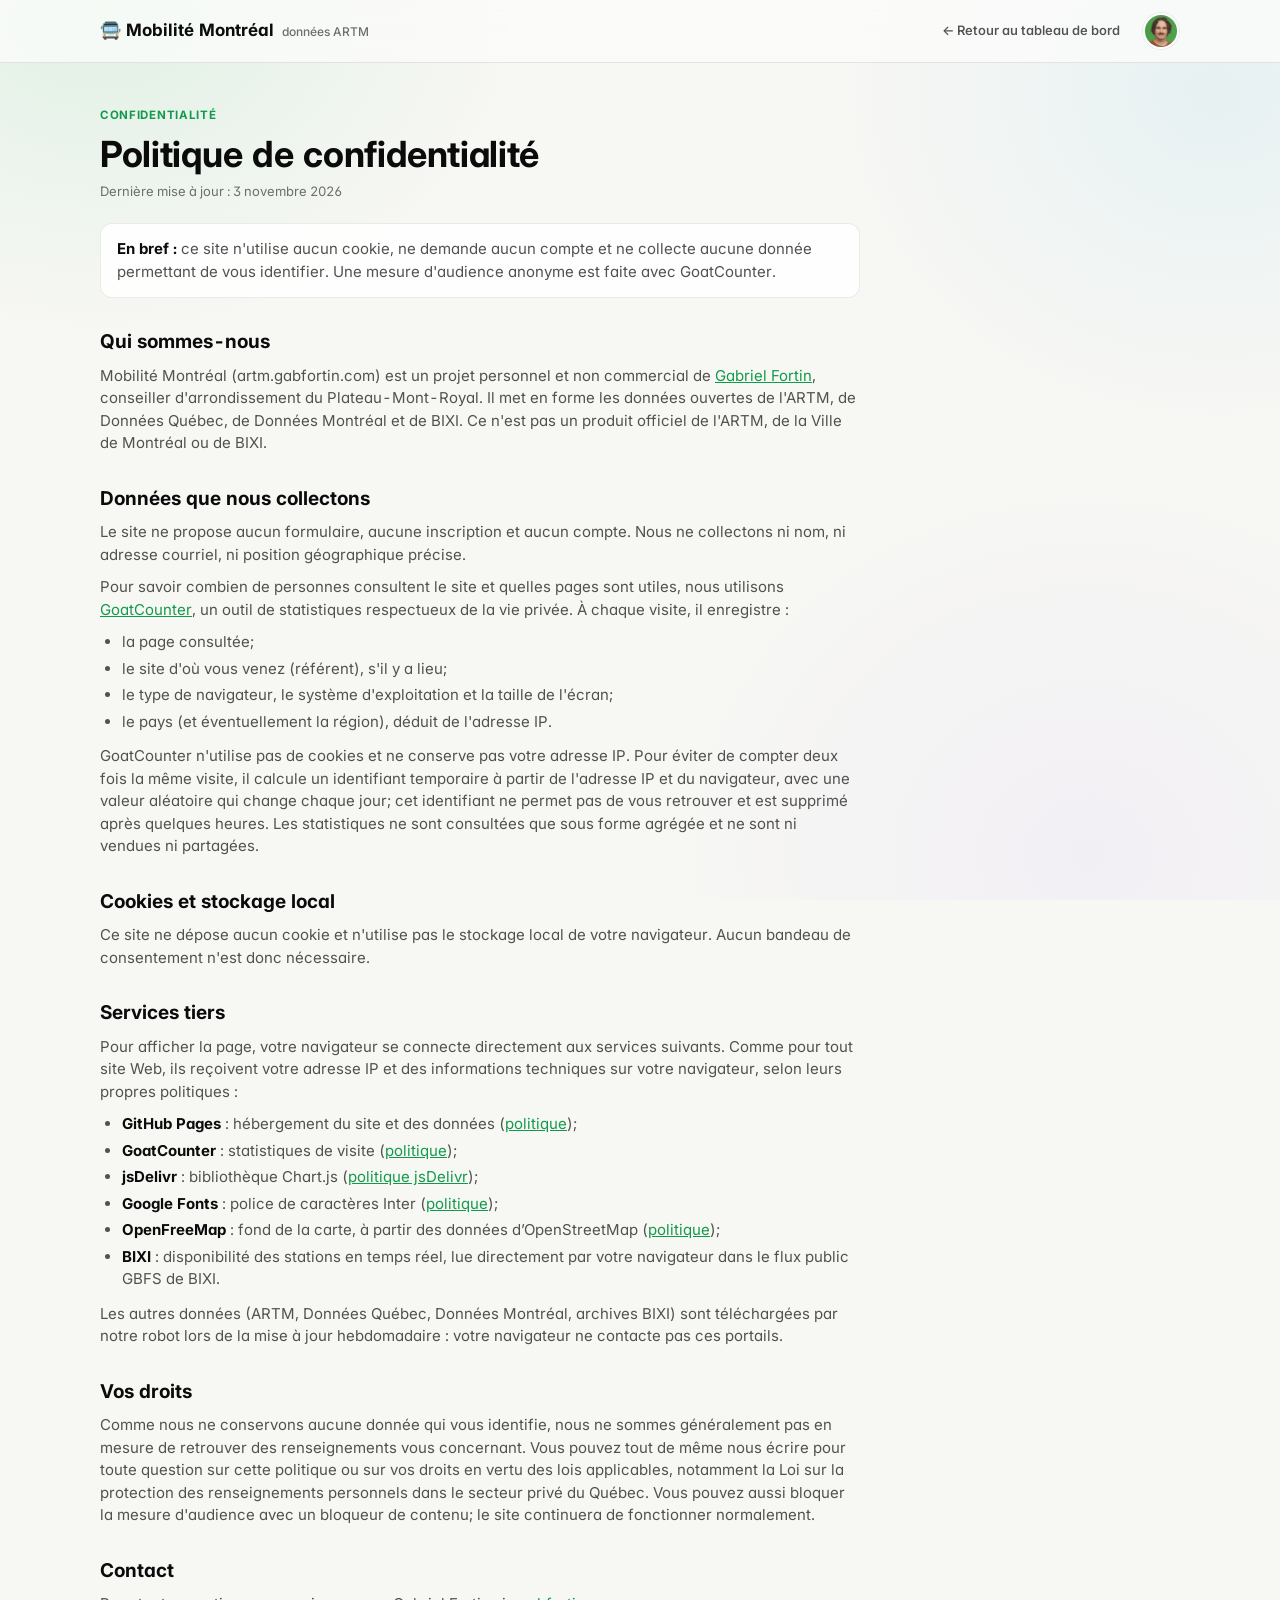
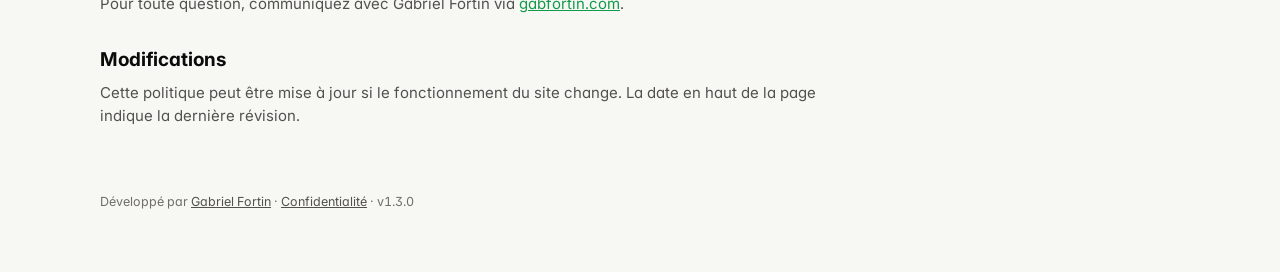
==== commit 0ccef42f: "Barre du haut épurée : menu de 5 liens centré, « Me supporter » + « i » + photo à droite Co-Authored" ====
--- a/confidentialite.html
+++ b/confidentialite.html
@@ -8,8 +8,8 @@
 <link rel="canonical" href="https://artm.gabfortin.com/confidentialite.html" />
 <meta name="author" content="Gabriel Fortin" />
 <link rel="icon" href="data:image/svg+xml,<svg xmlns=%22http://www.w3.org/2000/svg%22 viewBox=%220 0 100 100%22><text y=%22.9em%22 font-size=%2290%22>🚍</text></svg>" />
-<link rel="stylesheet" href="css/style.css?v=1.2.1" />
-<link rel="stylesheet" href="css/hybride.css?v=1.2.1" />
+<link rel="stylesheet" href="css/style.css?v=1.3.0" />
+<link rel="stylesheet" href="css/hybride.css?v=1.3.0" />
 <style>
   .privacy { padding: 44px 0 20px; max-width: 760px; }
   .privacy h1 { font-size: clamp(26px, 4vw, 36px); line-height: 1.15; margin: 0 0 6px; letter-spacing: -0.01em; }
@@ -94,7 +94,7 @@
 
 <footer class="site-footer">
   <div class="wrap">
-    <p>Développé par <a href="https://gabfortin.com" target="_blank" rel="noopener">Gabriel Fortin</a> · <a href="confidentialite.html" aria-current="page">Confidentialité</a> · v<span data-version>1.2.1</span></p>
+    <p>Développé par <a href="https://gabfortin.com" target="_blank" rel="noopener">Gabriel Fortin</a> · <a href="confidentialite.html" aria-current="page">Confidentialité</a> · v<span data-version>1.3.0</span></p>
   </div>
 </footer>
 </body>
--- a/css/hybride.css
+++ b/css/hybride.css
@@ -129,9 +129,9 @@
   transition: color .2s, border-color .2s;
 }
 .topbar-profile:hover { color: var(--text-primary); border-color: var(--accent); }
-/* Le menu (9 liens) doit tenir sur une ligne : la photo seule sert de lien,
-   le texte « gabfortin.com » reste lu par les lecteurs d'écran ; sous 1200 px,
-   le sous-titre de la marque disparaît aussi. */
+/* Barre épurée : la photo seule sert de lien, le texte « gabfortin.com » reste
+   lu par les lecteurs d'écran ; menu de 5 liens au plus (DESIGN-PAGES.md) ;
+   sous 1200 px, le sous-titre de la marque disparaît aussi. */
 .topbar-profile { padding: 2px; }
 .topbar-profile-name { position: absolute; width: 1px; height: 1px; overflow: hidden; clip: rect(0 0 0 0); white-space: nowrap; }
 @media (max-width: 1200px) { .brand small { display: none; } }
@@ -327,10 +327,12 @@
   --gf-info-rayon: var(--radius-lg); --gf-info-fermer: var(--surface-2);
   --gf-info-titre: var(--text-primary); --gf-info-texte: var(--text-secondary); --gf-info-lien: var(--accent-strong);
 }
-/* Le « i » se colle à la photo, à droite de la barre. Sur ordinateur, le menu
-   garde sa place entre la marque et le groupe de droite. */
-.site-header .gf-info-btn { margin-left: auto; margin-right: -6px; }
-@media (min-width: 761px) { .site-header nav.main-nav { margin-left: auto; } }
+/* Barre en trois zones, comme compteurvelo.com : marque à gauche, menu centré,
+   groupe « Faire un don » + « i » + photo collé à droite (8 px entre chacun).
+   Les deux côtés prennent la même largeur pour que le menu reste au centre. */
+.site-header .brand, .site-header .topbar-droite { flex: 1 1 0; }
+.topbar-droite { display: flex; align-items: center; justify-content: flex-end; gap: 8px; }
+@media (max-width: 760px) { .site-header .brand { flex: 1 1 auto; } }
 
 /* ── Bouton « i » + modale « À propos » ──────────────────────────────────────
    Patron des cartes (MAP-DESIGN-SYSTEM.md), sans l'anneau qui pulse : la
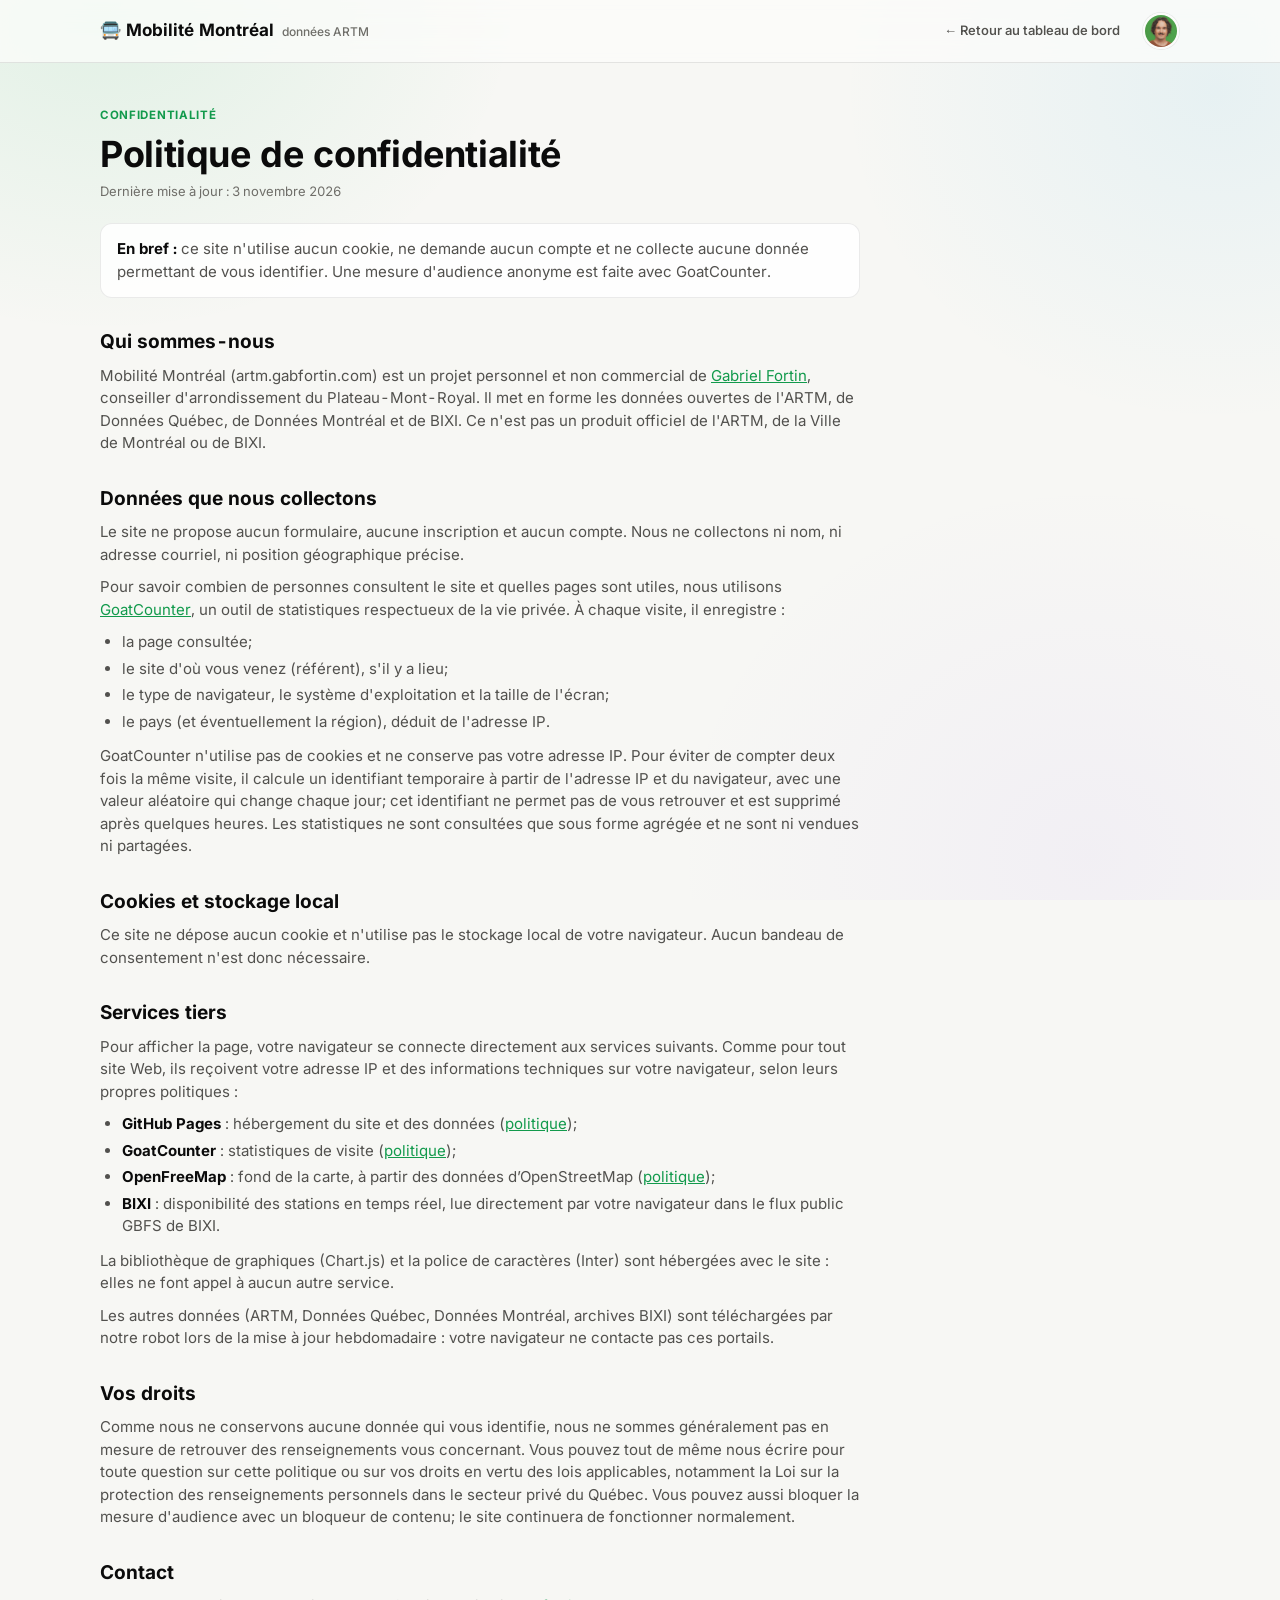
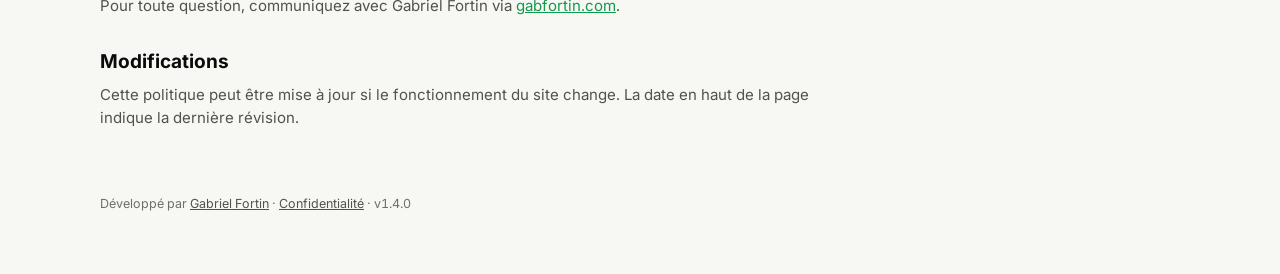
==== commit 2b246ac9: "Base commune du style D, Chart.js et Inter hébergés, attente en ligne de métro - css/style-d.css et " ====
--- a/confidentialite.html
+++ b/confidentialite.html
@@ -8,8 +8,9 @@
 <link rel="canonical" href="https://artm.gabfortin.com/confidentialite.html" />
 <meta name="author" content="Gabriel Fortin" />
 <link rel="icon" href="data:image/svg+xml,<svg xmlns=%22http://www.w3.org/2000/svg%22 viewBox=%220 0 100 100%22><text y=%22.9em%22 font-size=%2290%22>🚍</text></svg>" />
-<link rel="stylesheet" href="css/style.css?v=1.3.0" />
-<link rel="stylesheet" href="css/hybride.css?v=1.3.0" />
+<link rel="stylesheet" href="css/style-d.css?v=1.4.0" />
+<link rel="stylesheet" href="css/style.css?v=1.4.0" />
+<link rel="stylesheet" href="css/hybride.css?v=1.4.0" />
 <style>
   .privacy { padding: 44px 0 20px; max-width: 760px; }
   .privacy h1 { font-size: clamp(26px, 4vw, 36px); line-height: 1.15; margin: 0 0 6px; letter-spacing: -0.01em; }
@@ -73,11 +74,10 @@
       <ul>
         <li><strong>GitHub Pages</strong> : hébergement du site et des données (<a href="https://docs.github.com/fr/site-policy/privacy-policies/github-general-privacy-statement" target="_blank" rel="noopener">politique</a>);</li>
         <li><strong>GoatCounter</strong> : statistiques de visite (<a href="https://www.goatcounter.com/help/privacy" target="_blank" rel="noopener">politique</a>);</li>
-        <li><strong>jsDelivr</strong> : bibliothèque Chart.js (<a href="https://www.jsdelivr.com/terms/privacy-policy-jsdelivr-net" target="_blank" rel="noopener">politique jsDelivr</a>);</li>
-        <li><strong>Google Fonts</strong> : police de caractères Inter (<a href="https://policies.google.com/privacy?hl=fr" target="_blank" rel="noopener">politique</a>);</li>
         <li><strong>OpenFreeMap</strong> : fond de la carte, à partir des données d’OpenStreetMap (<a href="https://openfreemap.org/privacy/" target="_blank" rel="noopener">politique</a>);</li>
         <li><strong>BIXI</strong> : disponibilité des stations en temps réel, lue directement par votre navigateur dans le flux public GBFS de BIXI.</li>
       </ul>
+      <p>La bibliothèque de graphiques (Chart.js) et la police de caractères (Inter) sont hébergées avec le site : elles ne font appel à aucun autre service.</p>
       <p>Les autres données (ARTM, Données Québec, Données Montréal, archives BIXI) sont téléchargées par notre robot lors de la mise à jour hebdomadaire : votre navigateur ne contacte pas ces portails.</p>
 
       <h2>Vos droits</h2>
@@ -94,7 +94,7 @@
 
 <footer class="site-footer">
   <div class="wrap">
-    <p>Développé par <a href="https://gabfortin.com" target="_blank" rel="noopener">Gabriel Fortin</a> · <a href="confidentialite.html" aria-current="page">Confidentialité</a> · v<span data-version>1.3.0</span></p>
+    <p>Développé par <a href="https://gabfortin.com" target="_blank" rel="noopener">Gabriel Fortin</a> · <a href="confidentialite.html" aria-current="page">Confidentialité</a> · v<span data-version>1.4.0</span></p>
   </div>
 </footer>
 </body>
--- a/css/style-d.css
+++ b/css/style-d.css
@@ -0,0 +1,489 @@
+/* ===========================================================================
+   Style D « dashboard détaillé » — feuille de base commune
+   Modèle unique : ~/Developer/outils/communs/style-d.css (DESIGN-PAGES.md).
+   Ne pas modifier la copie d'un site : changer le modèle, puis lancer
+   python3 ~/Developer/outils/recopier_communs.py --appliquer
+
+   Ordre de chargement : style-d.css, puis css/style.css du site (ses jetons
+   et composants propres), puis hybride.css (habillage commun).
+   La classe html.print-light (ajoutée avant l'impression) force les jetons
+   clairs, même sur un appareil en mode sombre.
+   =========================================================================== */
+
+:root {
+  color-scheme: light;
+  --surface-1: #fcfcfb;
+  --page-plane: #f9f9f7;
+  --surface-2: #f2f1ed;
+  --text-primary: #0b0b0b;
+  --text-secondary: #52514e;
+  --text-muted: #898781;
+  --gridline: #e1e0d9;
+  --baseline: #c3c2b7;
+  --border: rgba(11, 11, 11, 0.10);
+  --border-strong: rgba(11, 11, 11, 0.16);
+
+  --series-tc: #2a78d6;      /* transport collectif — bleu (slot 1) */
+  --series-auto: #eb6834;    /* auto — orange (slot 2) */
+  --series-actif: #1baf7a;   /* actif — sarcelle (slot 3) */
+  --series-scolaire: #eda100;/* scolaire — jaune (slot 4) */
+  --series-autre: #898781;   /* autre — gris neutre */
+  --series-5: #e87ba4;
+  --series-6: #008300;
+  --series-7: #6250d6;
+  --series-8: #e34948;
+
+
+  --status-good: #0ca30c;
+  --status-warning: #fab219;
+  --status-serious: #ec835a;
+  --status-critical: #d03b3b;
+
+  --radius-sm: 6px;
+  --radius-md: 10px;
+  --radius-lg: 16px;
+  --shadow-card: 0 1px 2px rgba(11,11,11,0.04), 0 1px 10px rgba(11,11,11,0.05);
+}
+
+@media (prefers-color-scheme: dark) {
+  :root:not(.print-light):where(:not([data-theme="light"])) {
+    color-scheme: dark;
+    --surface-1: #1a1a19;
+    --page-plane: #0d0d0d;
+    --surface-2: #232321;
+    --text-primary: #f0efec;
+    --text-secondary: #c3c2b7;
+    --text-muted: #898781;
+    --gridline: #2c2c2a;
+    --baseline: #383835;
+    --border: rgba(255,255,255,0.10);
+    --border-strong: rgba(255,255,255,0.16);
+
+    --series-tc: #3987e5;
+    --series-auto: #d95926;
+    --series-actif: #199e70;
+    --series-scolaire: #c98500;
+    --series-autre: #a9a8a1;
+    --series-5: #d55181;
+    --series-6: #008300;
+    --series-7: #9085e9;
+    --series-8: #e66767;
+  }
+}
+/* Thème sombre forcé (futur bouton de thème : <html data-theme="dark">), mêmes règles que ci-dessus. */
+  :root:not(.print-light):where([data-theme="dark"]) {
+    color-scheme: dark;
+    --surface-1: #1a1a19;
+    --page-plane: #0d0d0d;
+    --surface-2: #232321;
+    --text-primary: #f0efec;
+    --text-secondary: #c3c2b7;
+    --text-muted: #898781;
+    --gridline: #2c2c2a;
+    --baseline: #383835;
+    --border: rgba(255,255,255,0.10);
+    --border-strong: rgba(255,255,255,0.16);
+
+    --series-tc: #3987e5;
+    --series-auto: #d95926;
+    --series-actif: #199e70;
+    --series-scolaire: #c98500;
+    --series-autre: #a9a8a1;
+    --series-5: #d55181;
+    --series-6: #008300;
+    --series-7: #9085e9;
+    --series-8: #e66767;
+  }
+
+
+* { box-sizing: border-box; }
+html { scroll-behavior: smooth; }
+body {
+  margin: 0;
+  font-family: system-ui, -apple-system, "Segoe UI", sans-serif;
+  background: var(--page-plane);
+  color: var(--text-primary);
+  line-height: 1.5;
+  -webkit-font-smoothing: antialiased;
+}
+
+a { color: var(--series-tc); }
+a:hover { text-decoration: none; }
+
+.wrap {
+  max-width: 1120px;
+  margin: 0 auto;
+  padding: 0 20px;
+}
+
+/* ---------- Header / nav ---------- */
+header.site-header {
+  position: sticky;
+  top: 0;
+  z-index: 50;
+  background: color-mix(in srgb, var(--surface-1) 92%, transparent);
+  backdrop-filter: blur(8px);
+  border-bottom: 1px solid var(--border);
+}
+.site-header .wrap {
+  display: flex;
+  align-items: center;
+  justify-content: space-between;
+  gap: 16px;
+  padding-top: 12px;
+  padding-bottom: 12px;
+}
+.brand {
+  display: flex;
+  align-items: baseline;
+  gap: 8px;
+  font-weight: 700;
+  font-size: 17px;
+  text-decoration: none;
+  color: var(--text-primary);
+  white-space: nowrap;
+}
+.brand small {
+  font-weight: 500;
+  font-size: 12px;
+  color: var(--text-muted);
+}
+nav.main-nav {
+  display: flex;
+  gap: 4px;
+  flex-wrap: wrap;
+  justify-content: flex-end;
+}
+nav.main-nav a {
+  color: var(--text-secondary);
+  text-decoration: none;
+  font-size: 13.5px;
+  font-weight: 600;
+  padding: 7px 10px;
+  border-radius: var(--radius-sm);
+  white-space: nowrap;
+}
+nav.main-nav a:hover { background: var(--surface-2); color: var(--text-primary); }
+
+/* ---------- Hero ---------- */
+.hero {
+  padding: 56px 0 40px;
+  border-bottom: 1px solid var(--border);
+}
+.hero h1 {
+  font-size: clamp(28px, 4vw, 42px);
+  line-height: 1.12;
+  margin: 0 0 14px;
+  max-width: 820px;
+  letter-spacing: -0.01em;
+}
+.hero .lede {
+  font-size: 17px;
+  color: var(--text-secondary);
+  max-width: 700px;
+  margin: 0 0 28px;
+}
+.hero .lede strong { color: var(--text-primary); }
+.hero .byline {
+  font-size: 14px;
+  color: var(--text-muted);
+  margin: -14px 0 24px;
+}
+.hero .byline a { color: var(--text-secondary); font-weight: 600; }
+
+.kpi-grid {
+  display: grid;
+  grid-template-columns: repeat(auto-fit, minmax(190px, 1fr));
+  gap: 12px;
+  margin-top: 8px;
+}
+.kpi-card {
+  background: var(--surface-1);
+  border: 1px solid var(--border);
+  border-radius: var(--radius-md);
+  padding: 16px 18px;
+  box-shadow: var(--shadow-card);
+}
+.kpi-card .kpi-value, .card > .kpi-value {
+  font-size: 26px;
+  font-weight: 700;
+  font-variant-numeric: tabular-nums;
+  letter-spacing: -0.01em;
+  display: flex;
+  align-items: baseline;
+  gap: 6px;
+}
+.kpi-card .kpi-delta { font-size: 13px; font-weight: 600; }
+.kpi-card .kpi-delta.up { color: var(--status-good); }
+.kpi-card .kpi-delta.down { color: var(--status-critical); }
+.kpi-card .kpi-label, .card > .kpi-label {
+  margin-top: 4px;
+  font-size: 12.5px;
+  color: var(--text-muted);
+  line-height: 1.3;
+}
+
+/* ---------- Sections ---------- */
+section.panel {
+  padding: 52px 0;
+  border-bottom: 1px solid var(--border);
+}
+section.panel:last-of-type { border-bottom: none; }
+.section-head {
+  display: flex;
+  justify-content: space-between;
+  align-items: flex-end;
+  gap: 24px;
+  flex-wrap: wrap;
+  margin-bottom: 22px;
+}
+.section-head h2 {
+  font-size: 23px;
+  margin: 0 0 6px;
+  letter-spacing: -0.005em;
+}
+.section-head .section-intro {
+  color: var(--text-secondary);
+  max-width: 680px;
+  font-size: 15px;
+  margin: 0;
+}
+.eyebrow {
+  text-transform: uppercase;
+  letter-spacing: 0.06em;
+  font-size: 11.5px;
+  font-weight: 700;
+  color: var(--series-tc);
+  margin: 0 0 6px;
+}
+
+.source-tag {
+  font-size: 12px;
+  color: var(--text-muted);
+}
+.source-tag a { color: var(--text-muted); text-decoration: underline; }
+
+/* ---------- Cards / chart containers ---------- */
+.card {
+  background: var(--surface-1);
+  border: 1px solid var(--border);
+  border-radius: var(--radius-lg);
+  padding: 20px 22px 16px;
+  box-shadow: var(--shadow-card);
+}
+.card + .card { margin-top: 18px; }
+.card h3 {
+  font-size: 15.5px;
+  margin: 0 0 2px;
+}
+.card .chart-caption {
+  font-size: 12.5px;
+  color: var(--text-muted);
+  margin: 0 0 14px;
+}
+.chart-box { position: relative; width: 100%; }
+.chart-box.h-280 { height: 280px; }
+.chart-box.h-320 { height: 320px; }
+.chart-box.h-360 { height: 360px; }
+.chart-box.h-boroughs { height: 560px; }
+
+.grid-2 > *, .grid-3 > * { min-width: 0; }
+.grid-2 > .card + .card, .grid-3 > .card + .card { margin-top: 0; }
+
+.grid-2 {
+  display: grid;
+  grid-template-columns: 1.3fr 1fr;
+  gap: 18px;
+}
+@media (max-width: 860px) {
+  .grid-2 { grid-template-columns: 1fr; }
+}
+.grid-3 {
+  display: grid;
+  grid-template-columns: repeat(3, 1fr);
+  gap: 14px;
+}
+@media (max-width: 760px) {
+  .grid-3 { grid-template-columns: 1fr; }
+}
+
+.legend-row {
+  display: flex;
+  flex-wrap: wrap;
+  gap: 14px;
+  margin: 10px 0 0;
+  font-size: 12.5px;
+  color: var(--text-secondary);
+}
+.legend-row .dot {
+  display: inline-block;
+  width: 9px; height: 9px;
+  border-radius: 2px;
+  margin-right: 5px;
+  vertical-align: middle;
+}
+
+.table-toggle {
+  background: none;
+  border: 1px solid var(--border-strong);
+  color: var(--text-secondary);
+  font-size: 12px;
+  border-radius: var(--radius-sm);
+  padding: 5px 9px;
+  cursor: pointer;
+  font-family: inherit;
+}
+
+.data-table-wrap { display: none; margin-top: 14px; overflow-x: auto; }
+.data-table-wrap.open { display: block; }
+table.data-table {
+  width: 100%;
+  border-collapse: collapse;
+  font-size: 12.5px;
+  font-variant-numeric: tabular-nums;
+}
+table.data-table th, table.data-table td {
+  text-align: right;
+  padding: 6px 10px;
+  border-bottom: 1px solid var(--gridline);
+  white-space: nowrap;
+}
+table.data-table th:first-child, table.data-table td:first-child { text-align: left; }
+table.data-table thead th {
+  color: var(--text-muted);
+  font-weight: 600;
+  font-size: 11.5px;
+  text-transform: uppercase;
+  letter-spacing: 0.03em;
+}
+
+/* ---------- Stat strip ---------- */
+.stat-strip {
+  display: grid;
+  grid-template-columns: repeat(auto-fit, minmax(150px, 1fr));
+  gap: 14px;
+}
+.stat-strip .stat {
+  border-left: 3px solid var(--series-tc);
+  padding: 2px 0 2px 12px;
+}
+.stat .stat-value { font-size: 22px; font-weight: 700; font-variant-numeric: tabular-nums; }
+.stat .stat-label { font-size: 12px; color: var(--text-muted); margin-top: 2px; }
+
+
+/* ---------- Callout ---------- */
+.callout {
+  border: 1px solid var(--border);
+  background: var(--surface-2);
+  border-radius: var(--radius-md);
+  padding: 14px 16px;
+  font-size: 13.5px;
+  color: var(--text-secondary);
+}
+.callout strong { color: var(--text-primary); }
+.callout.gap {
+  border-left: 3px solid var(--status-warning);
+}
+
+/* ---------- Methodology ---------- */
+.source-list {
+  font-size: 13.5px;
+  color: var(--text-secondary);
+}
+.source-list .src-item {
+  padding: 10px 0;
+  border-bottom: 1px solid var(--gridline);
+  display: flex;
+  justify-content: space-between;
+  gap: 14px;
+  flex-wrap: wrap;
+}
+.source-list .src-item:last-child { border-bottom: none; }
+.src-item .src-name { font-weight: 600; color: var(--text-primary); }
+.src-item .src-meta { color: var(--text-muted); font-size: 12px; }
+
+/* ---------- Footer ---------- */
+footer.site-footer {
+  padding: 36px 0 60px;
+  color: var(--text-muted);
+  font-size: 12.5px;
+}
+footer.site-footer a { color: var(--text-muted); }
+
+/* ---------- Misc ---------- */
+.pill {
+  display: inline-block;
+  font-size: 11px;
+  font-weight: 700;
+  padding: 2px 8px;
+  border-radius: 999px;
+  background: var(--surface-2);
+  color: var(--text-secondary);
+}
+
+.skip-link {
+  position: absolute;
+  left: -9999px;
+  top: 0;
+  background: var(--surface-1);
+  color: var(--text-primary);
+  padding: 10px 14px;
+  z-index: 100;
+}
+.skip-link:focus { left: 10px; top: 10px; }
+
+code.inline {
+  font-family: ui-monospace, SFMono-Regular, Menlo, monospace;
+  background: var(--surface-2);
+  padding: 1px 5px;
+  border-radius: 4px;
+  font-size: 0.92em;
+  overflow-wrap: anywhere;
+}
+
+/* ---------- Mobile ---------- */
+@media (max-width: 760px) {
+  /* La nav passe sous la marque, sur une seule ligne défilable. */
+  .site-header .wrap {
+    flex-wrap: wrap;
+    row-gap: 6px;
+    padding-top: 10px;
+    padding-bottom: 6px;
+  }
+  .brand { font-size: 16px; }
+  nav.main-nav {
+    order: 3;
+    flex-wrap: nowrap;
+    justify-content: flex-start;
+    overflow-x: auto;
+    scrollbar-width: none;
+    margin: 0 -16px;
+    padding: 0 12px;
+    width: calc(100% + 32px);
+    -webkit-mask-image: linear-gradient(to right, #000 85%, transparent);
+            mask-image: linear-gradient(to right, #000 85%, transparent);
+  }
+  nav.main-nav::-webkit-scrollbar { display: none; }
+  nav.main-nav a { padding: 6px 9px; font-size: 13px; }
+  html { scroll-padding-top: 96px; }
+}
+
+@media (max-width: 600px) {
+  .wrap { padding: 0 16px; }
+  .brand small { display: none; }
+
+  .hero { padding: 32px 0 28px; }
+  .hero .lede { font-size: 15.5px; margin-bottom: 20px; }
+  .kpi-card { padding: 14px 16px; }
+  .kpi-card .kpi-value { font-size: 23px; flex-wrap: wrap; }
+
+  section.panel { padding: 36px 0; }
+  .section-head { gap: 10px; margin-bottom: 16px; }
+  .section-head h2 { font-size: 20px; }
+  .section-head .section-intro { font-size: 14.5px; }
+
+  .card { padding: 16px 14px 14px; border-radius: var(--radius-md); }
+  .card h3 { font-size: 15px; }
+  .stat .stat-value { font-size: 20px; }
+
+}
--- a/css/style.css
+++ b/css/style.css
@@ -1,335 +1,17 @@
 /* ===========================================================================
    Portail mobilité ARTM — feuille de style
    Palette catégorielle fixe (TC=bleu, Auto=orange, Actif=sarcelle, Scolaire=jaune)
+
+   Seulement ce qui est propre au site : la base commune du style D est dans
+   css/style-d.css (modèle outils/communs/style-d.css), chargée avant.
    =========================================================================== */
 
 :root {
-  color-scheme: light;
-  --surface-1: #fcfcfb;
-  --page-plane: #f9f9f7;
-  --surface-2: #f2f1ed;
-  --text-primary: #0b0b0b;
-  --text-secondary: #52514e;
-  --text-muted: #898781;
-  --gridline: #e1e0d9;
-  --baseline: #c3c2b7;
-  --border: rgba(11, 11, 11, 0.10);
-  --border-strong: rgba(11, 11, 11, 0.16);
-
-  --series-tc: #2a78d6;      /* transport collectif — bleu (slot 1) */
-  --series-auto: #eb6834;    /* auto — orange (slot 2) */
-  --series-actif: #1baf7a;   /* actif — sarcelle (slot 3) */
-  --series-scolaire: #eda100;/* scolaire — jaune (slot 4) */
-  --series-autre: #898781;   /* autre — gris neutre */
-  --series-5: #e87ba4;
-  --series-6: #008300;
-  --series-7: #6250d6;
-  --series-8: #e34948;
-
   /* couleurs d'identité des lignes de métro STM */
   --line-verte: #008e4f;
   --line-orange: #f08123;
   --line-jaune: #e0c200;
   --line-bleue: #0083ca;
-
-  --status-good: #0ca30c;
-  --status-warning: #fab219;
-  --status-serious: #ec835a;
-  --status-critical: #d03b3b;
-
-  --radius-sm: 6px;
-  --radius-md: 10px;
-  --radius-lg: 16px;
-  --shadow-card: 0 1px 2px rgba(11,11,11,0.04), 0 1px 10px rgba(11,11,11,0.05);
-}
-
-@media (prefers-color-scheme: dark) {
-  :root:not(.print-light):where(:not([data-theme="light"])) {
-    color-scheme: dark;
-    --surface-1: #1a1a19;
-    --page-plane: #0d0d0d;
-    --surface-2: #232321;
-    --text-primary: #f0efec;
-    --text-secondary: #c3c2b7;
-    --text-muted: #898781;
-    --gridline: #2c2c2a;
-    --baseline: #383835;
-    --border: rgba(255,255,255,0.10);
-    --border-strong: rgba(255,255,255,0.16);
-
-    --series-tc: #3987e5;
-    --series-auto: #d95926;
-    --series-actif: #199e70;
-    --series-scolaire: #c98500;
-    --series-autre: #a9a8a1;
-    --series-5: #d55181;
-    --series-6: #008300;
-    --series-7: #9085e9;
-    --series-8: #e66767;
-  }
-}
-/* Thème sombre forcé (futur bouton de thème : <html data-theme="dark">), mêmes règles que ci-dessus. */
-  :root:not(.print-light):where([data-theme="dark"]) {
-    color-scheme: dark;
-    --surface-1: #1a1a19;
-    --page-plane: #0d0d0d;
-    --surface-2: #232321;
-    --text-primary: #f0efec;
-    --text-secondary: #c3c2b7;
-    --text-muted: #898781;
-    --gridline: #2c2c2a;
-    --baseline: #383835;
-    --border: rgba(255,255,255,0.10);
-    --border-strong: rgba(255,255,255,0.16);
-
-    --series-tc: #3987e5;
-    --series-auto: #d95926;
-    --series-actif: #199e70;
-    --series-scolaire: #c98500;
-    --series-autre: #a9a8a1;
-    --series-5: #d55181;
-    --series-6: #008300;
-    --series-7: #9085e9;
-    --series-8: #e66767;
-  }
-
-
-* { box-sizing: border-box; }
-html { scroll-behavior: smooth; }
-body {
-  margin: 0;
-  font-family: system-ui, -apple-system, "Segoe UI", sans-serif;
-  background: var(--page-plane);
-  color: var(--text-primary);
-  line-height: 1.5;
-  -webkit-font-smoothing: antialiased;
-}
-
-a { color: var(--series-tc); }
-a:hover { text-decoration: none; }
-
-.wrap {
-  max-width: 1120px;
-  margin: 0 auto;
-  padding: 0 20px;
-}
-
-/* ---------- Header / nav ---------- */
-header.site-header {
-  position: sticky;
-  top: 0;
-  z-index: 50;
-  background: color-mix(in srgb, var(--surface-1) 92%, transparent);
-  backdrop-filter: blur(8px);
-  border-bottom: 1px solid var(--border);
-}
-.site-header .wrap {
-  display: flex;
-  align-items: center;
-  justify-content: space-between;
-  gap: 16px;
-  padding-top: 12px;
-  padding-bottom: 12px;
-}
-.brand {
-  display: flex;
-  align-items: baseline;
-  gap: 8px;
-  font-weight: 700;
-  font-size: 17px;
-  text-decoration: none;
-  color: var(--text-primary);
-  white-space: nowrap;
-}
-.brand small {
-  font-weight: 500;
-  font-size: 12px;
-  color: var(--text-muted);
-}
-nav.main-nav {
-  display: flex;
-  gap: 4px;
-  flex-wrap: wrap;
-  justify-content: flex-end;
-}
-nav.main-nav a {
-  color: var(--text-secondary);
-  text-decoration: none;
-  font-size: 13.5px;
-  font-weight: 600;
-  padding: 7px 10px;
-  border-radius: var(--radius-sm);
-  white-space: nowrap;
-}
-nav.main-nav a:hover { background: var(--surface-2); color: var(--text-primary); }
-
-/* ---------- Hero ---------- */
-.hero {
-  padding: 56px 0 40px;
-  border-bottom: 1px solid var(--border);
-}
-.hero h1 {
-  font-size: clamp(28px, 4vw, 42px);
-  line-height: 1.12;
-  margin: 0 0 14px;
-  max-width: 820px;
-  letter-spacing: -0.01em;
-}
-.hero .lede {
-  font-size: 17px;
-  color: var(--text-secondary);
-  max-width: 700px;
-  margin: 0 0 28px;
-}
-.hero .lede strong { color: var(--text-primary); }
-.hero .byline {
-  font-size: 14px;
-  color: var(--text-muted);
-  margin: -14px 0 24px;
-}
-.hero .byline a { color: var(--text-secondary); font-weight: 600; }
-
-.kpi-grid {
-  display: grid;
-  grid-template-columns: repeat(auto-fit, minmax(190px, 1fr));
-  gap: 12px;
-  margin-top: 8px;
-}
-.kpi-card {
-  background: var(--surface-1);
-  border: 1px solid var(--border);
-  border-radius: var(--radius-md);
-  padding: 16px 18px;
-  box-shadow: var(--shadow-card);
-}
-.kpi-card .kpi-value, .card > .kpi-value {
-  font-size: 26px;
-  font-weight: 700;
-  font-variant-numeric: tabular-nums;
-  letter-spacing: -0.01em;
-  display: flex;
-  align-items: baseline;
-  gap: 6px;
-}
-.kpi-card .kpi-delta { font-size: 13px; font-weight: 600; }
-.kpi-card .kpi-delta.up { color: var(--status-good); }
-.kpi-card .kpi-delta.down { color: var(--status-critical); }
-.kpi-card .kpi-label, .card > .kpi-label {
-  margin-top: 4px;
-  font-size: 12.5px;
-  color: var(--text-muted);
-  line-height: 1.3;
-}
-
-/* ---------- Sections ---------- */
-section.panel {
-  padding: 52px 0;
-  border-bottom: 1px solid var(--border);
-}
-section.panel:last-of-type { border-bottom: none; }
-.section-head {
-  display: flex;
-  justify-content: space-between;
-  align-items: flex-end;
-  gap: 24px;
-  flex-wrap: wrap;
-  margin-bottom: 22px;
-}
-.section-head h2 {
-  font-size: 23px;
-  margin: 0 0 6px;
-  letter-spacing: -0.005em;
-}
-.section-head .section-intro {
-  color: var(--text-secondary);
-  max-width: 680px;
-  font-size: 15px;
-  margin: 0;
-}
-.eyebrow {
-  text-transform: uppercase;
-  letter-spacing: 0.06em;
-  font-size: 11.5px;
-  font-weight: 700;
-  color: var(--series-tc);
-  margin: 0 0 6px;
-}
-
-.source-tag {
-  font-size: 12px;
-  color: var(--text-muted);
-}
-.source-tag a { color: var(--text-muted); text-decoration: underline; }
-
-/* ---------- Cards / chart containers ---------- */
-.card {
-  background: var(--surface-1);
-  border: 1px solid var(--border);
-  border-radius: var(--radius-lg);
-  padding: 20px 22px 16px;
-  box-shadow: var(--shadow-card);
-}
-.card + .card { margin-top: 18px; }
-.card h3 {
-  font-size: 15.5px;
-  margin: 0 0 2px;
-}
-.card .chart-caption {
-  font-size: 12.5px;
-  color: var(--text-muted);
-  margin: 0 0 14px;
-}
-.chart-box { position: relative; width: 100%; }
-.chart-box.h-280 { height: 280px; }
-.chart-box.h-320 { height: 320px; }
-.chart-box.h-360 { height: 360px; }
-.chart-box.h-boroughs { height: 560px; }
-
-.grid-2 > *, .grid-3 > * { min-width: 0; }
-.grid-2 > .card + .card, .grid-3 > .card + .card { margin-top: 0; }
-
-.grid-2 {
-  display: grid;
-  grid-template-columns: 1.3fr 1fr;
-  gap: 18px;
-}
-@media (max-width: 860px) {
-  .grid-2 { grid-template-columns: 1fr; }
-}
-.grid-3 {
-  display: grid;
-  grid-template-columns: repeat(3, 1fr);
-  gap: 14px;
-}
-@media (max-width: 760px) {
-  .grid-3 { grid-template-columns: 1fr; }
-}
-
-.legend-row {
-  display: flex;
-  flex-wrap: wrap;
-  gap: 14px;
-  margin: 10px 0 0;
-  font-size: 12.5px;
-  color: var(--text-secondary);
-}
-.legend-row .dot {
-  display: inline-block;
-  width: 9px; height: 9px;
-  border-radius: 2px;
-  margin-right: 5px;
-  vertical-align: middle;
-}
-
-.table-toggle {
-  background: none;
-  border: 1px solid var(--border-strong);
-  color: var(--text-secondary);
-  font-size: 12px;
-  border-radius: var(--radius-sm);
-  padding: 5px 9px;
-  cursor: pointer;
-  font-family: inherit;
 }
 
 .central-toggle {
@@ -343,41 +25,6 @@
   user-select: none;
 }
 .central-toggle input { accent-color: var(--series-actif); cursor: pointer; }
-.data-table-wrap { display: none; margin-top: 14px; overflow-x: auto; }
-.data-table-wrap.open { display: block; }
-table.data-table {
-  width: 100%;
-  border-collapse: collapse;
-  font-size: 12.5px;
-  font-variant-numeric: tabular-nums;
-}
-table.data-table th, table.data-table td {
-  text-align: right;
-  padding: 6px 10px;
-  border-bottom: 1px solid var(--gridline);
-  white-space: nowrap;
-}
-table.data-table th:first-child, table.data-table td:first-child { text-align: left; }
-table.data-table thead th {
-  color: var(--text-muted);
-  font-weight: 600;
-  font-size: 11.5px;
-  text-transform: uppercase;
-  letter-spacing: 0.03em;
-}
-
-/* ---------- Stat strip ---------- */
-.stat-strip {
-  display: grid;
-  grid-template-columns: repeat(auto-fit, minmax(150px, 1fr));
-  gap: 14px;
-}
-.stat-strip .stat {
-  border-left: 3px solid var(--series-tc);
-  padding: 2px 0 2px 12px;
-}
-.stat .stat-value { font-size: 22px; font-weight: 700; font-variant-numeric: tabular-nums; }
-.stat .stat-label { font-size: 12px; color: var(--text-muted); margin-top: 2px; }
 
 /* ---------- Progress bar (REV) ---------- */
 .progress-track {
@@ -409,55 +56,6 @@
   margin-top: 10px;
 }
 
-/* ---------- Callout ---------- */
-.callout {
-  border: 1px solid var(--border);
-  background: var(--surface-2);
-  border-radius: var(--radius-md);
-  padding: 14px 16px;
-  font-size: 13.5px;
-  color: var(--text-secondary);
-}
-.callout strong { color: var(--text-primary); }
-.callout.gap {
-  border-left: 3px solid var(--status-warning);
-}
-
-/* ---------- Methodology ---------- */
-.source-list {
-  font-size: 13.5px;
-  color: var(--text-secondary);
-}
-.source-list .src-item {
-  padding: 10px 0;
-  border-bottom: 1px solid var(--gridline);
-  display: flex;
-  justify-content: space-between;
-  gap: 14px;
-  flex-wrap: wrap;
-}
-.source-list .src-item:last-child { border-bottom: none; }
-.src-item .src-name { font-weight: 600; color: var(--text-primary); }
-.src-item .src-meta { color: var(--text-muted); font-size: 12px; }
-
-/* ---------- Footer ---------- */
-footer.site-footer {
-  padding: 36px 0 60px;
-  color: var(--text-muted);
-  font-size: 12.5px;
-}
-footer.site-footer a { color: var(--text-muted); }
-
-/* ---------- Misc ---------- */
-.pill {
-  display: inline-block;
-  font-size: 11px;
-  font-weight: 700;
-  padding: 2px 8px;
-  border-radius: 999px;
-  background: var(--surface-2);
-  color: var(--text-secondary);
-}
 .pill.live {
   background: color-mix(in srgb, var(--status-good) 16%, transparent);
   color: var(--status-good);
@@ -470,71 +68,7 @@
   margin-right: 5px;
 }
 
-.skip-link {
-  position: absolute;
-  left: -9999px;
-  top: 0;
-  background: var(--surface-1);
-  color: var(--text-primary);
-  padding: 10px 14px;
-  z-index: 100;
-}
-.skip-link:focus { left: 10px; top: 10px; }
-
-code.inline {
-  font-family: ui-monospace, SFMono-Regular, Menlo, monospace;
-  background: var(--surface-2);
-  padding: 1px 5px;
-  border-radius: 4px;
-  font-size: 0.92em;
-  overflow-wrap: anywhere;
-}
-
-/* ---------- Mobile ---------- */
-@media (max-width: 760px) {
-  /* La nav passe sous la marque, sur une seule ligne défilable. */
-  .site-header .wrap {
-    flex-wrap: wrap;
-    row-gap: 6px;
-    padding-top: 10px;
-    padding-bottom: 6px;
-  }
-  .brand { font-size: 16px; }
-  nav.main-nav {
-    order: 3;
-    flex-wrap: nowrap;
-    justify-content: flex-start;
-    overflow-x: auto;
-    scrollbar-width: none;
-    margin: 0 -16px;
-    padding: 0 12px;
-    width: calc(100% + 32px);
-    -webkit-mask-image: linear-gradient(to right, #000 85%, transparent);
-            mask-image: linear-gradient(to right, #000 85%, transparent);
-  }
-  nav.main-nav::-webkit-scrollbar { display: none; }
-  nav.main-nav a { padding: 6px 9px; font-size: 13px; }
-  html { scroll-padding-top: 96px; }
-}
-
 @media (max-width: 600px) {
-  .wrap { padding: 0 16px; }
-  .brand small { display: none; }
-
-  .hero { padding: 32px 0 28px; }
-  .hero .lede { font-size: 15.5px; margin-bottom: 20px; }
-  .kpi-card { padding: 14px 16px; }
-  .kpi-card .kpi-value { font-size: 23px; flex-wrap: wrap; }
-
-  section.panel { padding: 36px 0; }
-  .section-head { gap: 10px; margin-bottom: 16px; }
-  .section-head h2 { font-size: 20px; }
-  .section-head .section-intro { font-size: 14.5px; }
-
-  .card { padding: 16px 14px 14px; border-radius: var(--radius-md); }
-  .card h3 { font-size: 15px; }
-  .stat .stat-value { font-size: 20px; }
-
   .chart-box.h-320, .chart-box.h-360 { height: 300px; }
   .chart-box.h-boroughs { height: 720px; }
   .chart-box.h-tall-mobile { height: 520px; }
--- a/css/hybride.css
+++ b/css/hybride.css
@@ -19,7 +19,7 @@
    vérifié par le hook (outils/verifier_communs.py). Ne pas le modifier ici :
    changer le modèle, puis le recopier dans chaque site. Les règles propres à
    un site vont juste APRÈS ce bloc (elles l'emportent à spécificité égale). */
-@import url("https://fonts.googleapis.com/css2?family=Inter:wght@400;500;600;700;800&display=swap");
+@import url("../fonts/polices.css");   /* Inter hébergée sur le site (outils/communs/polices/) */
 
 :root {
   --accent:        #1DB860;
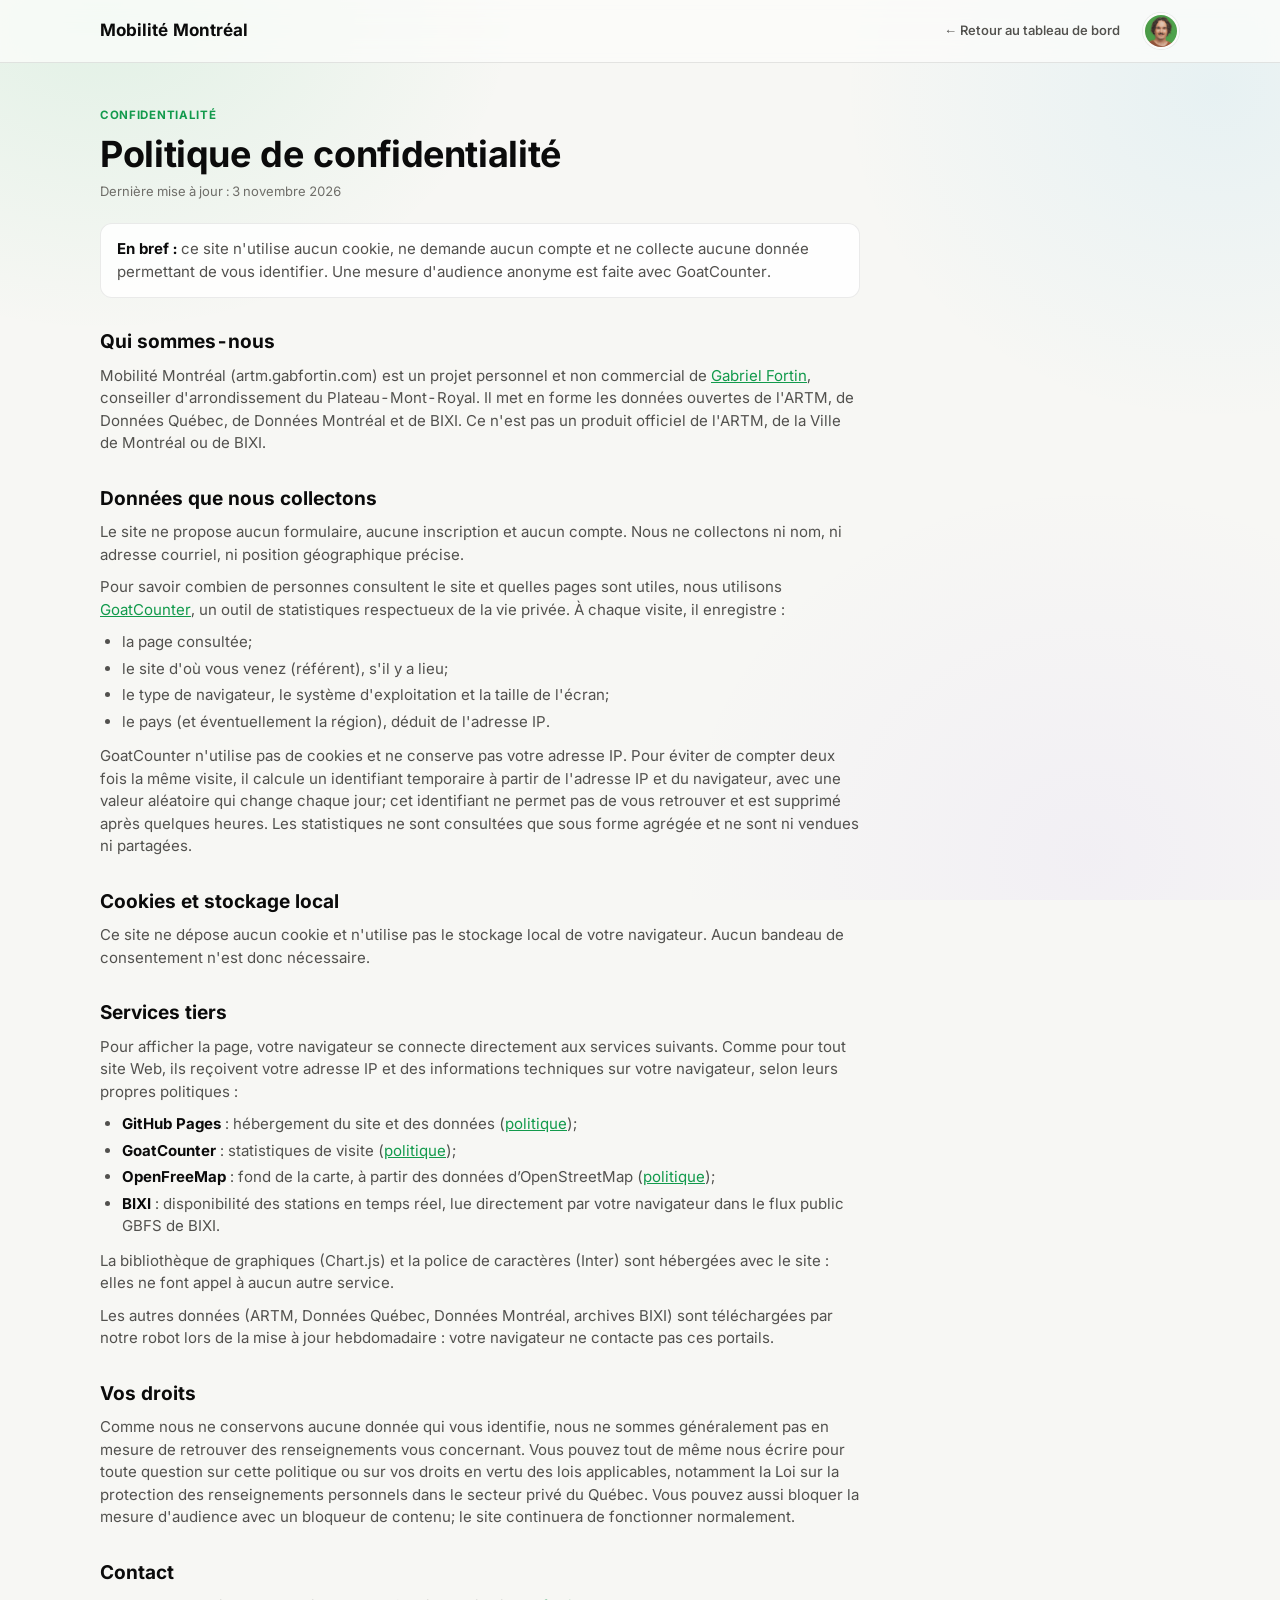
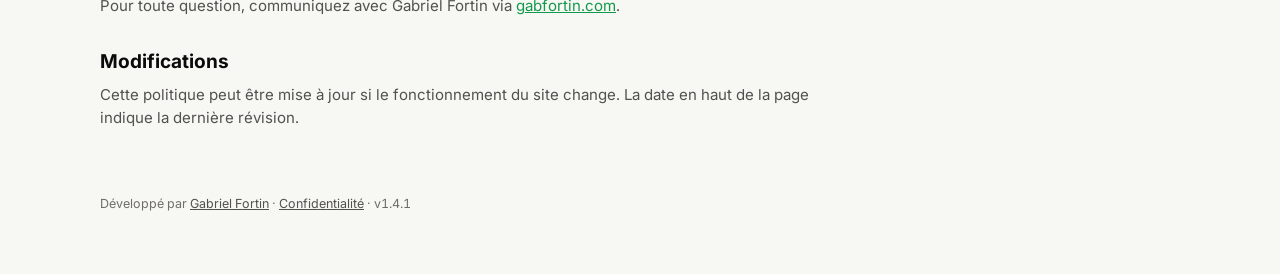
==== commit 1fa51729: "Icônes du site (ligne de métro), métadonnées de partage, marque sans emoji Favicon SVG/PNG et icône " ====
--- a/confidentialite.html
+++ b/confidentialite.html
@@ -7,10 +7,12 @@
 <meta name="description" content="Politique de confidentialité de Mobilité Montréal (artm.gabfortin.com) : aucun cookie, aucun compte, mesure d'audience anonyme." />
 <link rel="canonical" href="https://artm.gabfortin.com/confidentialite.html" />
 <meta name="author" content="Gabriel Fortin" />
-<link rel="icon" href="data:image/svg+xml,<svg xmlns=%22http://www.w3.org/2000/svg%22 viewBox=%220 0 100 100%22><text y=%22.9em%22 font-size=%2290%22>🚍</text></svg>" />
-<link rel="stylesheet" href="css/style-d.css?v=1.4.0" />
-<link rel="stylesheet" href="css/style.css?v=1.4.0" />
-<link rel="stylesheet" href="css/hybride.css?v=1.4.0" />
+<link rel="icon" type="image/svg+xml" href="favicon.svg" />
+<link rel="icon" type="image/png" href="favicon.png" />
+<link rel="apple-touch-icon" href="apple-touch-icon.png" />
+<link rel="stylesheet" href="css/style-d.css?v=1.4.1" />
+<link rel="stylesheet" href="css/style.css?v=1.4.1" />
+<link rel="stylesheet" href="css/hybride.css?v=1.4.1" />
 <style>
   .privacy { padding: 44px 0 20px; max-width: 760px; }
   .privacy h1 { font-size: clamp(26px, 4vw, 36px); line-height: 1.15; margin: 0 0 6px; letter-spacing: -0.01em; }
@@ -32,7 +34,7 @@
 
 <header class="site-header">
   <div class="wrap">
-    <a class="brand" href="./">🚍 Mobilité Montréal <small>données ARTM</small></a>
+    <a class="brand" href="./">Mobilité Montréal</a>
     <nav class="main-nav" aria-label="Navigation principale">
       <a href="./">← Retour au tableau de bord</a>
     </nav>
@@ -94,7 +96,7 @@
 
 <footer class="site-footer">
   <div class="wrap">
-    <p>Développé par <a href="https://gabfortin.com" target="_blank" rel="noopener">Gabriel Fortin</a> · <a href="confidentialite.html" aria-current="page">Confidentialité</a> · v<span data-version>1.4.0</span></p>
+    <p>Développé par <a href="https://gabfortin.com" target="_blank" rel="noopener">Gabriel Fortin</a> · <a href="confidentialite.html" aria-current="page">Confidentialité</a> · v<span data-version>1.4.1</span></p>
   </div>
 </footer>
 </body>
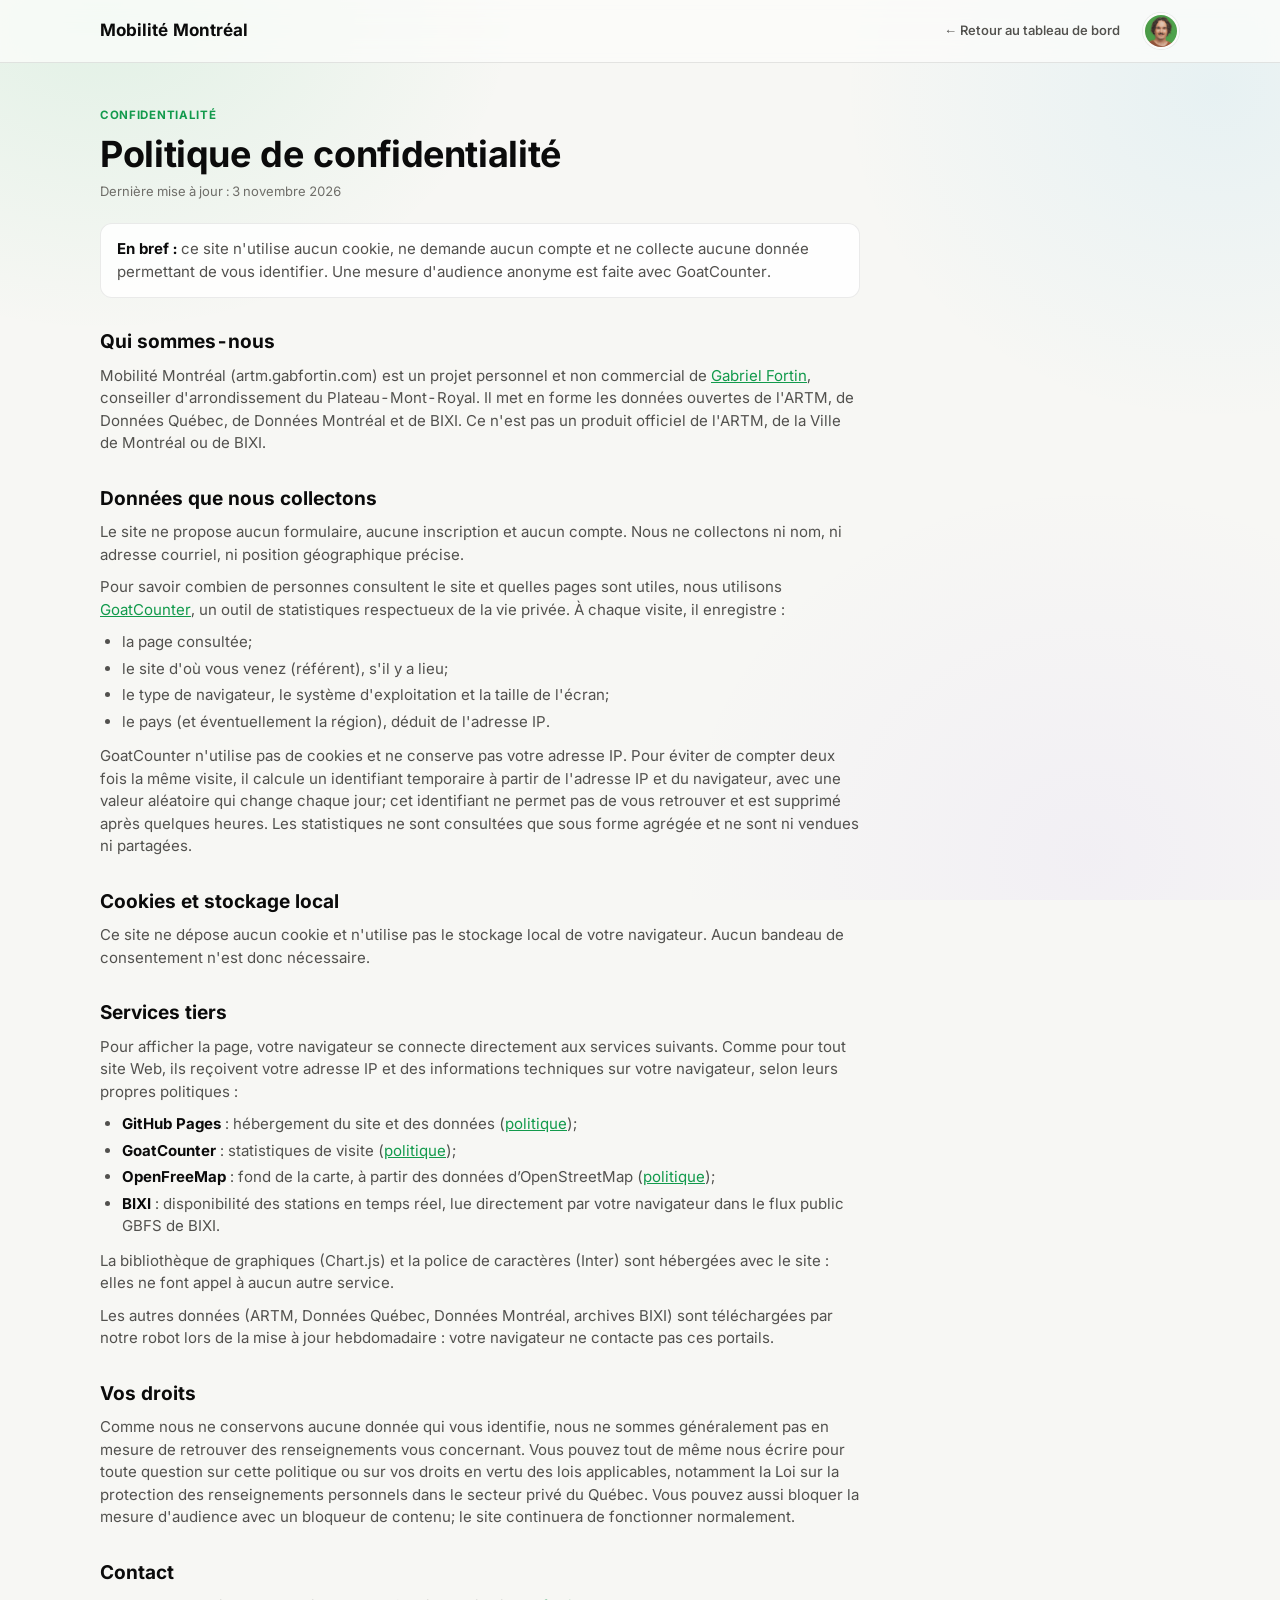
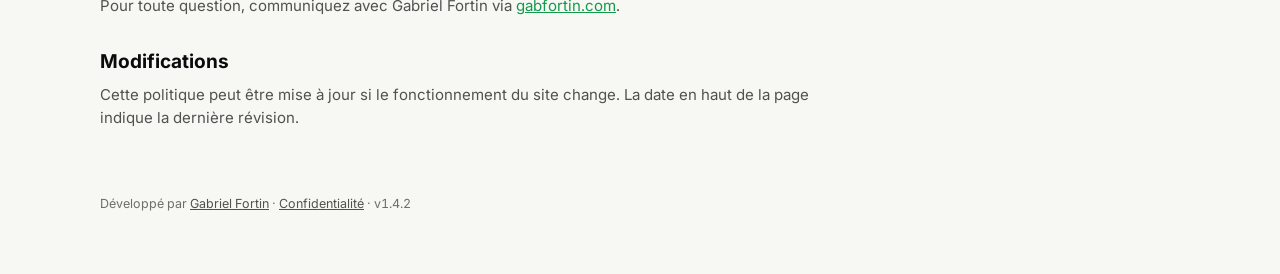
==== commit 70bf524d: "Icône recentrée sur la rame ; titre « Mobilité dans le Grand Montréal », sans surtitre Co-Authored-B" ====
--- a/confidentialite.html
+++ b/confidentialite.html
@@ -10,9 +10,9 @@
 <link rel="icon" type="image/svg+xml" href="favicon.svg" />
 <link rel="icon" type="image/png" href="favicon.png" />
 <link rel="apple-touch-icon" href="apple-touch-icon.png" />
-<link rel="stylesheet" href="css/style-d.css?v=1.4.1" />
-<link rel="stylesheet" href="css/style.css?v=1.4.1" />
-<link rel="stylesheet" href="css/hybride.css?v=1.4.1" />
+<link rel="stylesheet" href="css/style-d.css?v=1.4.2" />
+<link rel="stylesheet" href="css/style.css?v=1.4.2" />
+<link rel="stylesheet" href="css/hybride.css?v=1.4.2" />
 <style>
   .privacy { padding: 44px 0 20px; max-width: 760px; }
   .privacy h1 { font-size: clamp(26px, 4vw, 36px); line-height: 1.15; margin: 0 0 6px; letter-spacing: -0.01em; }
@@ -96,7 +96,7 @@
 
 <footer class="site-footer">
   <div class="wrap">
-    <p>Développé par <a href="https://gabfortin.com" target="_blank" rel="noopener">Gabriel Fortin</a> · <a href="confidentialite.html" aria-current="page">Confidentialité</a> · v<span data-version>1.4.1</span></p>
+    <p>Développé par <a href="https://gabfortin.com" target="_blank" rel="noopener">Gabriel Fortin</a> · <a href="confidentialite.html" aria-current="page">Confidentialité</a> · v<span data-version>1.4.2</span></p>
   </div>
 </footer>
 </body>
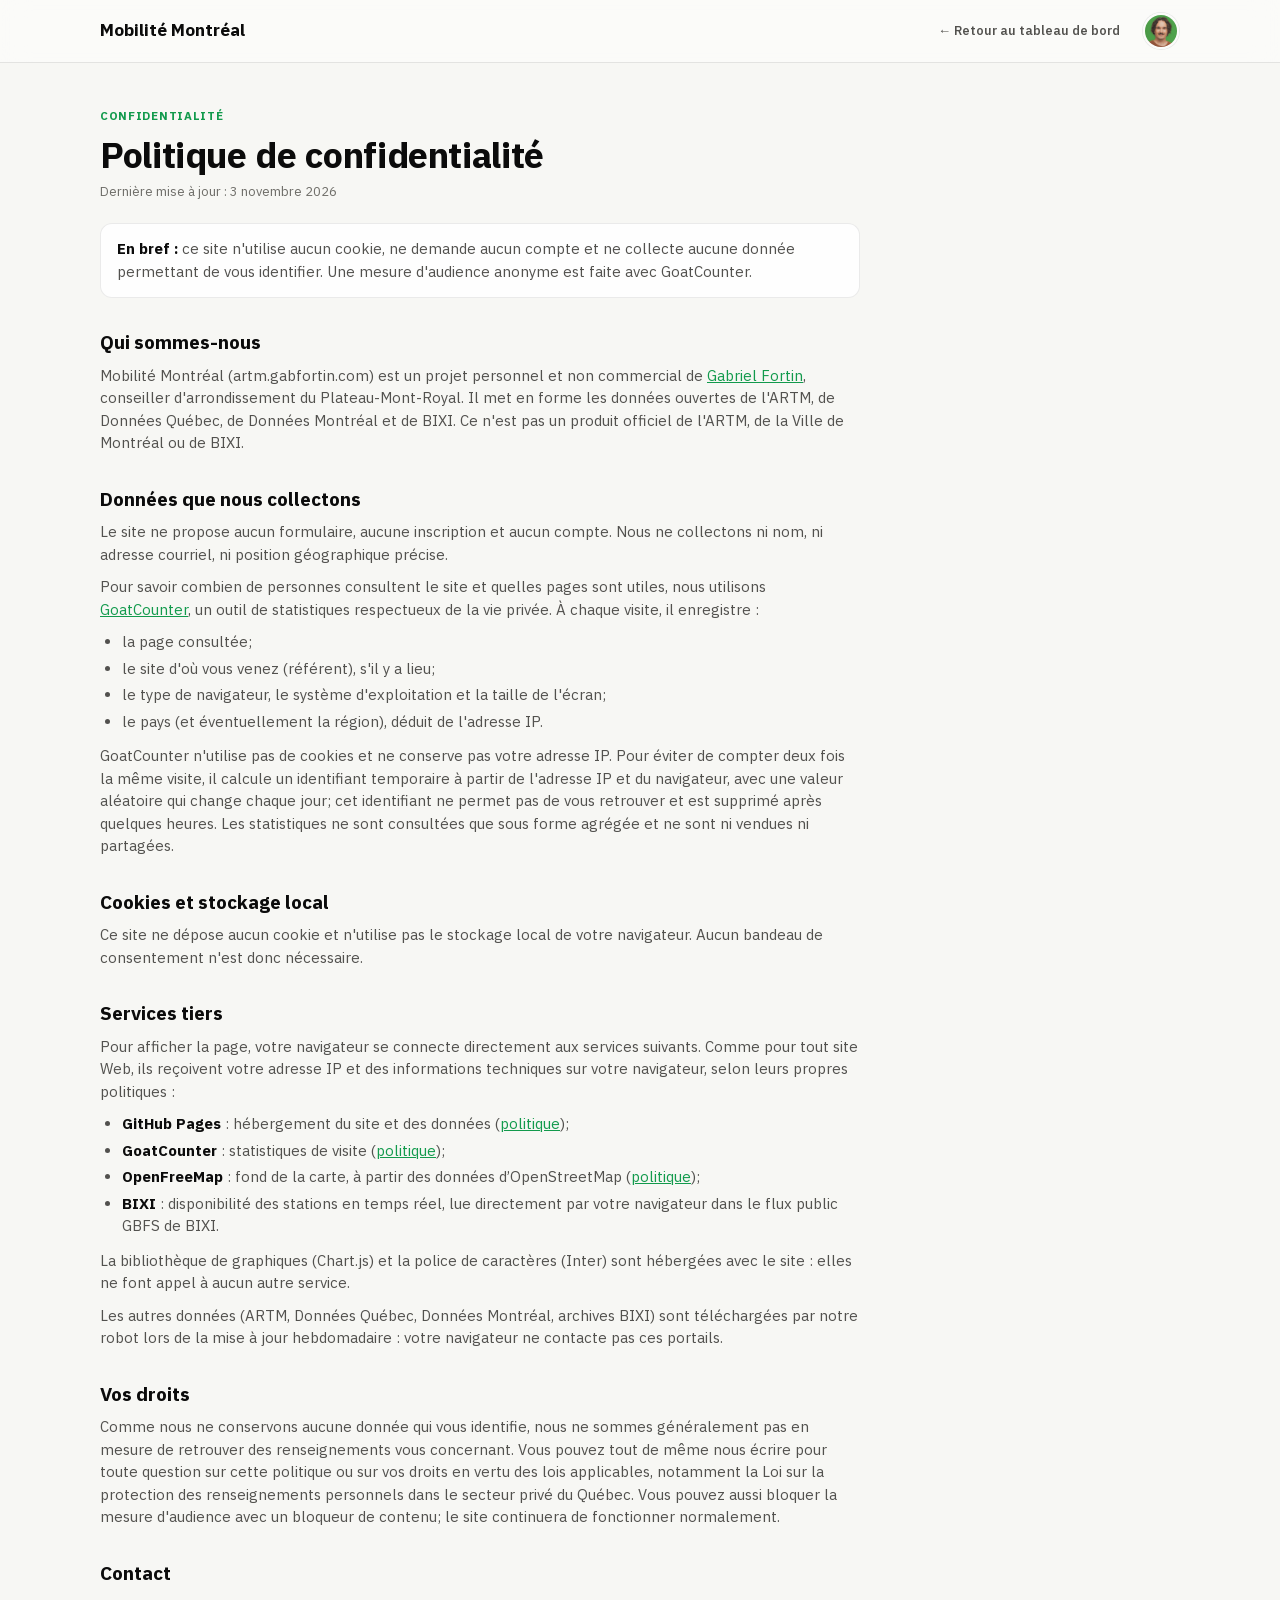
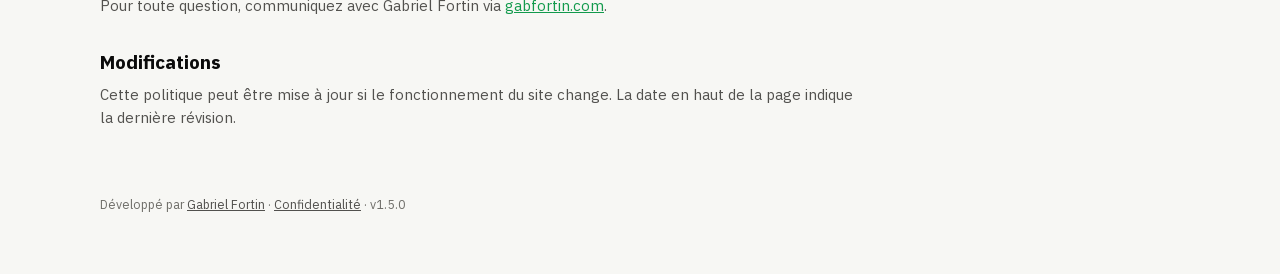
==== commit 55d696c7: "Sobriété du style D : IBM Plex Sans, fond uni, plus de pastille devant les titres de section (bloc c" ====
--- a/confidentialite.html
+++ b/confidentialite.html
@@ -10,9 +10,9 @@
 <link rel="icon" type="image/svg+xml" href="favicon.svg" />
 <link rel="icon" type="image/png" href="favicon.png" />
 <link rel="apple-touch-icon" href="apple-touch-icon.png" />
-<link rel="stylesheet" href="css/style-d.css?v=1.4.2" />
-<link rel="stylesheet" href="css/style.css?v=1.4.2" />
-<link rel="stylesheet" href="css/hybride.css?v=1.4.2" />
+<link rel="stylesheet" href="css/style-d.css?v=1.5.0" />
+<link rel="stylesheet" href="css/style.css?v=1.5.0" />
+<link rel="stylesheet" href="css/hybride.css?v=1.5.0" />
 <style>
   .privacy { padding: 44px 0 20px; max-width: 760px; }
   .privacy h1 { font-size: clamp(26px, 4vw, 36px); line-height: 1.15; margin: 0 0 6px; letter-spacing: -0.01em; }
@@ -96,7 +96,7 @@
 
 <footer class="site-footer">
   <div class="wrap">
-    <p>Développé par <a href="https://gabfortin.com" target="_blank" rel="noopener">Gabriel Fortin</a> · <a href="confidentialite.html" aria-current="page">Confidentialité</a> · v<span data-version>1.4.2</span></p>
+    <p>Développé par <a href="https://gabfortin.com" target="_blank" rel="noopener">Gabriel Fortin</a> · <a href="confidentialite.html" aria-current="page">Confidentialité</a> · v<span data-version>1.5.0</span></p>
   </div>
 </footer>
 </body>
--- a/css/hybride.css
+++ b/css/hybride.css
@@ -6,9 +6,10 @@
    compteurvelo.com :
    - garde : fond neutre chaud, barre du haut pleine largeur, cartes presque
      opaques, chiffres en noir, rayons modérés, aucune animation ;
-   - prend du verre : police Inter, accent vert, pastilles de titre, trait
-     vert sous le titre, barre verte sur les KPI, léger verre dépoli, fond
-     coloré très discret et immobile, boutons pilules.
+   - prend du verre : accent vert, trait vert sous le titre, barre verte
+     sur les KPI, léger verre dépoli, boutons pilules ;
+   - sobriété (21 novembre 2026) : police IBM Plex Sans au lieu d'Inter,
+     fond uni, plus de pastille devant les titres de section.
 
    Chargé APRÈS style.css (qui porte la mise en page et les couleurs de
    séries). --surface-1 reste OPAQUE : fond des infobulles des graphiques.
@@ -19,7 +20,7 @@
    vérifié par le hook (outils/verifier_communs.py). Ne pas le modifier ici :
    changer le modèle, puis le recopier dans chaque site. Les règles propres à
    un site vont juste APRÈS ce bloc (elles l'emportent à spécificité égale). */
-@import url("../fonts/polices.css");   /* Inter hébergée sur le site (outils/communs/polices/) */
+@import url("../fonts/plex-sans.css");   /* IBM Plex Sans hébergée sur le site (outils/communs/polices/), depuis le 21 novembre 2026 */
 
 :root {
   --accent:        #1DB860;
@@ -88,20 +89,14 @@
   }
 
 
-/* ── Base : fond neutre + taches de couleur très discrètes, immobiles ───── */
+/* ── Base : fond neutre uni (sobriété, 21 novembre 2026 : plus de taches de couleur) ── */
 html { background: var(--page); }
 body {
-  font-family: "Inter", -apple-system, BlinkMacSystemFont, "Segoe UI", Roboto, sans-serif;
-  /* 'tnum' retiré du texte courant : dans Inter, il donne aussi une largeur
-     fixe au trait d'union (« Plateau - Mont - Royal »). Chiffres tabulaires
-     là où ils comptent (KPI, tableaux, graphiques) : font-variant-numeric. */
-  font-feature-settings: 'cv11', 'ss01';
-  background:
-    radial-gradient(50vmax 40vmax at 8% 0%,   var(--mesh-1), transparent 65%),
-    radial-gradient(45vmax 40vmax at 95% 10%, var(--mesh-2), transparent 65%),
-    radial-gradient(50vmax 45vmax at 85% 95%, var(--mesh-3), transparent 65%),
-    var(--page);
-  background-attachment: fixed;
+  font-family: "IBM Plex Sans", -apple-system, BlinkMacSystemFont, "Segoe UI", Roboto, sans-serif;
+  /* Pas de 'tnum' sur le texte courant : chiffres tabulaires là où ils
+     comptent (KPI, tableaux, graphiques), avec font-variant-numeric. */
+  font-feature-settings: normal;
+  background: var(--page);
 }
 ::selection { background: rgba(29,184,96,.22); }
 a { color: var(--accent-strong); }
@@ -140,7 +135,7 @@
   box-shadow: 0 0 0 2px var(--surface-1);
 }
 
-/* ── Titres : sobres, avec la touche verte ───────────────────────────────── */
+/* ── Titres : sobres, avec la touche verte (trait sous le grand titre) ───── */
 .hero h1 { font-weight: 800; letter-spacing: -.03em; }
 .hero h1::after {
   content: ""; display: block; width: 56px; height: 4px; margin-top: 16px;
@@ -149,11 +144,6 @@
 .hero .byline a { color: var(--accent-strong); }
 .eyebrow { color: var(--accent-strong); }
 .section-head h2 { display: flex; align-items: center; gap: 10px; letter-spacing: -.015em; }
-.section-head h2::before {
-  content: ""; flex-shrink: 0;
-  width: 8px; height: 8px; border-radius: 50%;
-  background: var(--accent); box-shadow: 0 0 0 4px var(--accent-soft);
-}
 
 /* ── Cartes : presque opaques, verre léger ───────────────────────────────── */
 .card, .kpi-card {
@@ -322,7 +312,7 @@
 
 /* Couleurs du bouton « i » et de la modale « À propos » (bloc commun ci-dessous) */
 :root {
-  --gf-info-1: #1DB860; --gf-info-2: #129a4c; --gf-info-glow: rgba(18,154,76,.6);
+  --gf-info-1: #1DB860; --gf-info-2: #129a4c; --gf-info-trait: var(--accent-strong);
   --gf-info-fond: var(--surface-1); --gf-info-bordure: var(--card-border);
   --gf-info-rayon: var(--radius-lg); --gf-info-fermer: var(--surface-2);
   --gf-info-titre: var(--text-primary); --gf-info-texte: var(--text-secondary); --gf-info-lien: var(--accent-strong);
@@ -335,27 +325,26 @@
 @media (max-width: 760px) { .site-header .brand { flex: 1 1 auto; } }
 
 /* ── Bouton « i » + modale « À propos » ──────────────────────────────────────
-   Patron des cartes (MAP-DESIGN-SYSTEM.md), sans l'anneau qui pulse : la
-   pulsation est réservée aux cartes (DESIGN-PAGES.md). Bloc identique dans
-   tous les sites hors cartes ; seules les couleurs --gf-info-* (définies
-   juste au-dessus) changent d'un site à l'autre. Script : apropos.js. */
+   Version sobre (novembre 2026), la même que sur les cartes
+   (MAP-DESIGN-SYSTEM.md) : cercle à contour de 1,5 px, fond transparent, sans
+   dégradé, ombre, pulsation ni grossissement ; teinte légère au survol.
+   Bloc identique dans tous les sites hors cartes ; seules les variables
+   --gf-info-* (définies juste au-dessus) changent d'un site à l'autre.
+   --gf-info-trait : couleur du contour et du « i » (repli : --gf-info-2) ;
+   la faire suivre le mode sombre. Script : apropos.js. */
 .gf-info-btn {
   position: relative;
   display: flex; align-items: center; justify-content: center;
   width: 32px; height: 32px; border-radius: 50%; flex-shrink: 0;
-  border: none; padding: 0;
-  background: linear-gradient(140deg, var(--gf-info-1), var(--gf-info-2));
-  color: #fff; cursor: pointer;
-  box-shadow: 0 4px 14px -4px var(--gf-info-glow), inset 0 1px 0 rgba(255,255,255,.45);
-  transition: transform .2s cubic-bezier(.22,.68,0,1), box-shadow .2s cubic-bezier(.22,.68,0,1);
+  padding: 0;
+  border: 1.5px solid currentColor;   /* même épaisseur que « Me soutenir » (don.js) */
+  background: transparent;
+  color: var(--gf-info-trait, var(--gf-info-2)); cursor: pointer;
+  transition: background-color .2s ease;
 }
 .gf-info-btn svg { width: 16px; height: 16px; }
-.gf-info-btn:hover {
-  box-shadow: 0 8px 22px -4px var(--gf-info-glow), inset 0 1px 0 rgba(255,255,255,.5);
-  transform: translateY(-1px) scale(1.1);
-}
-.gf-info-btn:active { transform: scale(.94); }
-.gf-info-btn:focus-visible { outline: 2px solid var(--gf-info-2); outline-offset: 3px; }
+.gf-info-btn:hover { background: color-mix(in srgb, currentColor 12%, transparent); }
+.gf-info-btn:focus-visible { outline: 2px solid currentColor; outline-offset: 3px; }
 .gf-info-overlay {
   position: fixed; inset: 0; z-index: 2000;
   background: rgba(10,16,13,.45);
@@ -403,7 +392,6 @@
 }
 @media (prefers-reduced-motion: reduce) {
   .gf-info-btn, .gf-info-panel { transition: none; }
-  .gf-info-btn:hover { transform: none; }
   .gf-info-panel { transform: none; }
 }
 @media print { .gf-info-btn, .gf-info-overlay { display: none !important; } }
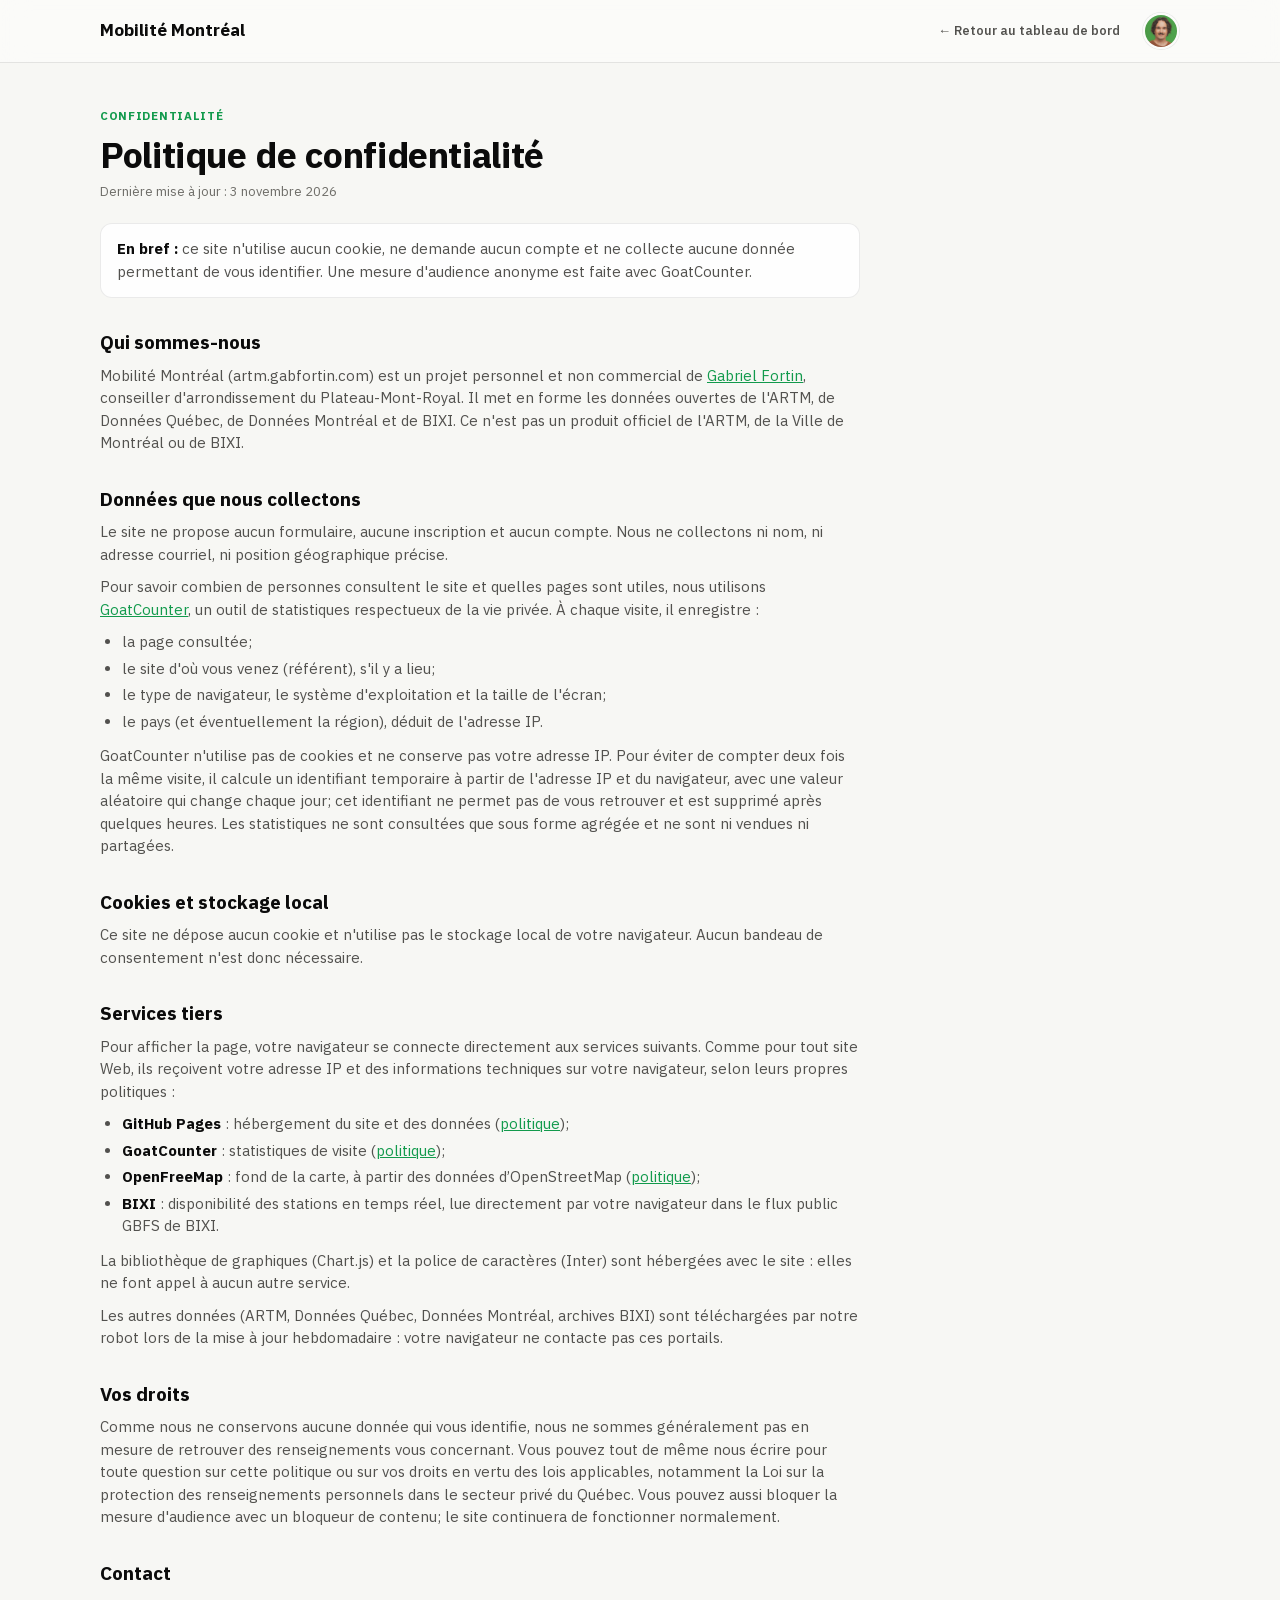
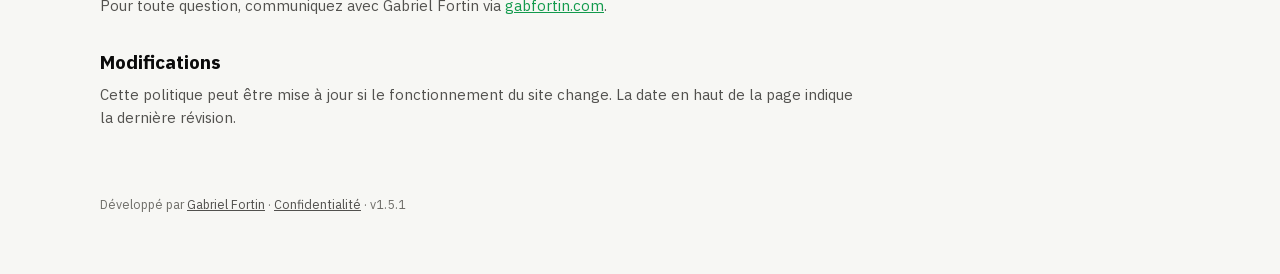
==== commit 64e8fa80: "data: mise à jour hebdomadaire (2026-11-23, v1.5.1)" ====
--- a/confidentialite.html
+++ b/confidentialite.html
@@ -96,7 +96,7 @@
 
 <footer class="site-footer">
   <div class="wrap">
-    <p>Développé par <a href="https://gabfortin.com" target="_blank" rel="noopener">Gabriel Fortin</a> · <a href="confidentialite.html" aria-current="page">Confidentialité</a> · v<span data-version>1.5.0</span></p>
+    <p>Développé par <a href="https://gabfortin.com" target="_blank" rel="noopener">Gabriel Fortin</a> · <a href="confidentialite.html" aria-current="page">Confidentialité</a> · v<span data-version>1.5.1</span></p>
   </div>
 </footer>
 </body>
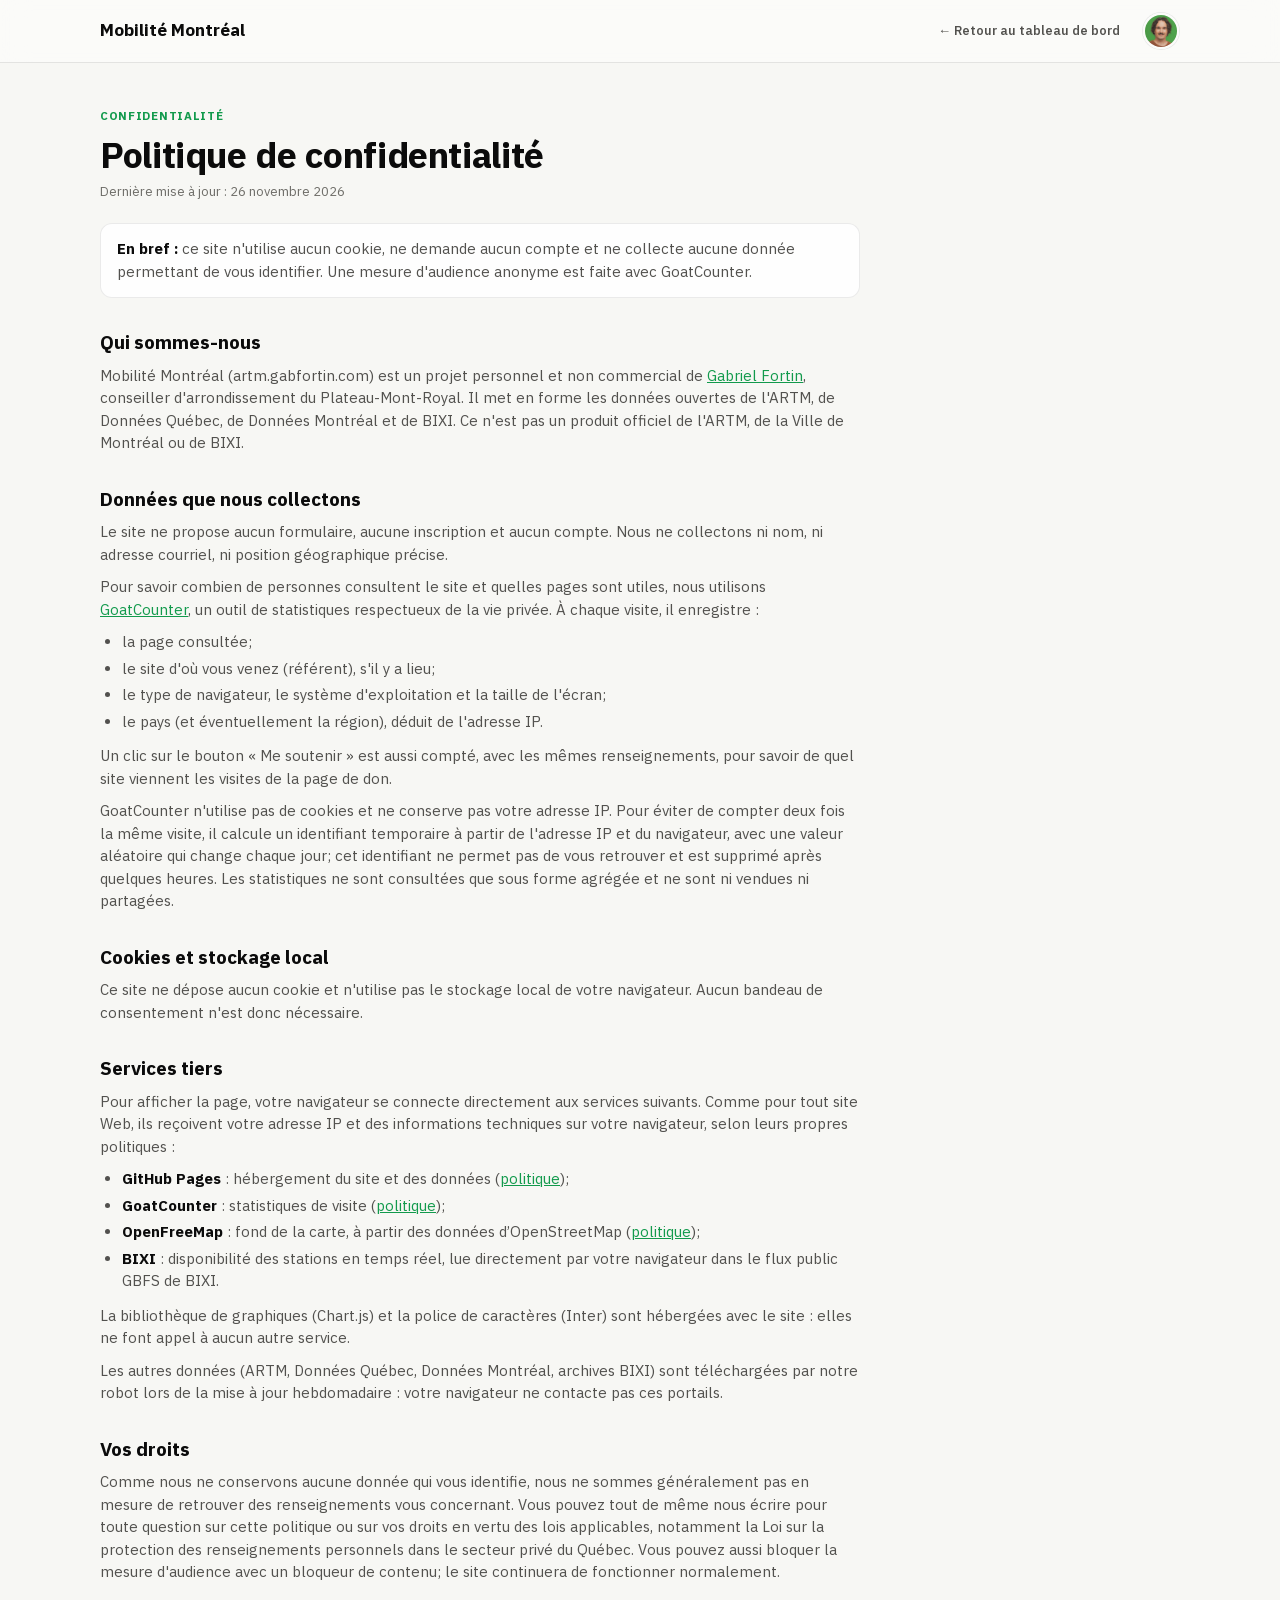
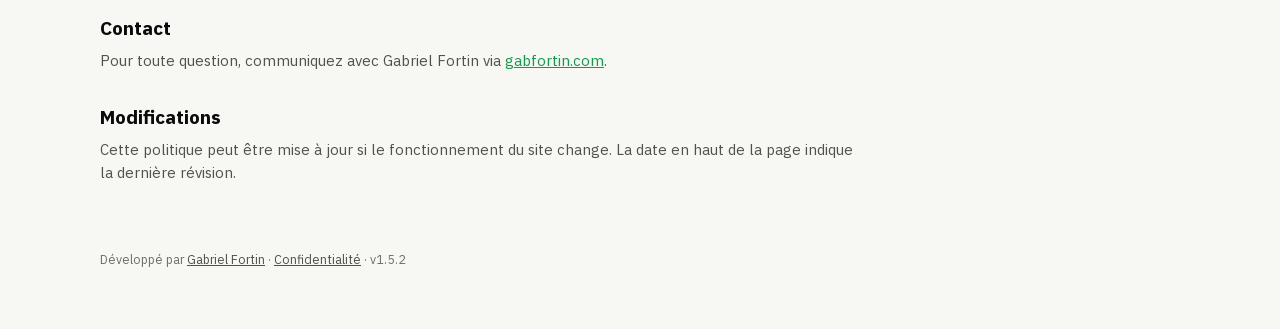
==== commit 2f76c893: "Clics sur « Me soutenir » comptés dans GoatCounter, annoncés dans la page de confidentialité Co-Auth" ====
--- a/confidentialite.html
+++ b/confidentialite.html
@@ -10,9 +10,9 @@
 <link rel="icon" type="image/svg+xml" href="favicon.svg" />
 <link rel="icon" type="image/png" href="favicon.png" />
 <link rel="apple-touch-icon" href="apple-touch-icon.png" />
-<link rel="stylesheet" href="css/style-d.css?v=1.5.0" />
-<link rel="stylesheet" href="css/style.css?v=1.5.0" />
-<link rel="stylesheet" href="css/hybride.css?v=1.5.0" />
+<link rel="stylesheet" href="css/style-d.css?v=1.5.2" />
+<link rel="stylesheet" href="css/style.css?v=1.5.2" />
+<link rel="stylesheet" href="css/hybride.css?v=1.5.2" />
 <style>
   .privacy { padding: 44px 0 20px; max-width: 760px; }
   .privacy h1 { font-size: clamp(26px, 4vw, 36px); line-height: 1.15; margin: 0 0 6px; letter-spacing: -0.01em; }
@@ -50,7 +50,7 @@
     <article class="privacy">
       <p class="eyebrow">Confidentialité</p>
       <h1>Politique de confidentialité</h1>
-      <p class="updated">Dernière mise à jour : 3 novembre 2026</p>
+      <p class="updated">Dernière mise à jour : 26 novembre 2026</p>
 
       <p class="callout"><strong>En bref :</strong> ce site n'utilise aucun cookie, ne demande aucun compte et ne collecte aucune donnée permettant de vous identifier. Une mesure d'audience anonyme est faite avec GoatCounter.</p>
 
@@ -66,6 +66,7 @@
         <li>le type de navigateur, le système d'exploitation et la taille de l'écran;</li>
         <li>le pays (et éventuellement la région), déduit de l'adresse IP.</li>
       </ul>
+      <p>Un clic sur le bouton « Me soutenir » est aussi compté, avec les mêmes renseignements, pour savoir de quel site viennent les visites de la page de don.</p>
       <p>GoatCounter n'utilise pas de cookies et ne conserve pas votre adresse IP. Pour éviter de compter deux fois la même visite, il calcule un identifiant temporaire à partir de l'adresse IP et du navigateur, avec une valeur aléatoire qui change chaque jour; cet identifiant ne permet pas de vous retrouver et est supprimé après quelques heures. Les statistiques ne sont consultées que sous forme agrégée et ne sont ni vendues ni partagées.</p>
 
       <h2>Cookies et stockage local</h2>
@@ -96,7 +97,7 @@
 
 <footer class="site-footer">
   <div class="wrap">
-    <p>Développé par <a href="https://gabfortin.com" target="_blank" rel="noopener">Gabriel Fortin</a> · <a href="confidentialite.html" aria-current="page">Confidentialité</a> · v<span data-version>1.5.1</span></p>
+    <p>Développé par <a href="https://gabfortin.com" target="_blank" rel="noopener">Gabriel Fortin</a> · <a href="confidentialite.html" aria-current="page">Confidentialité</a> · v<span data-version>1.5.2</span></p>
   </div>
 </footer>
 </body>
